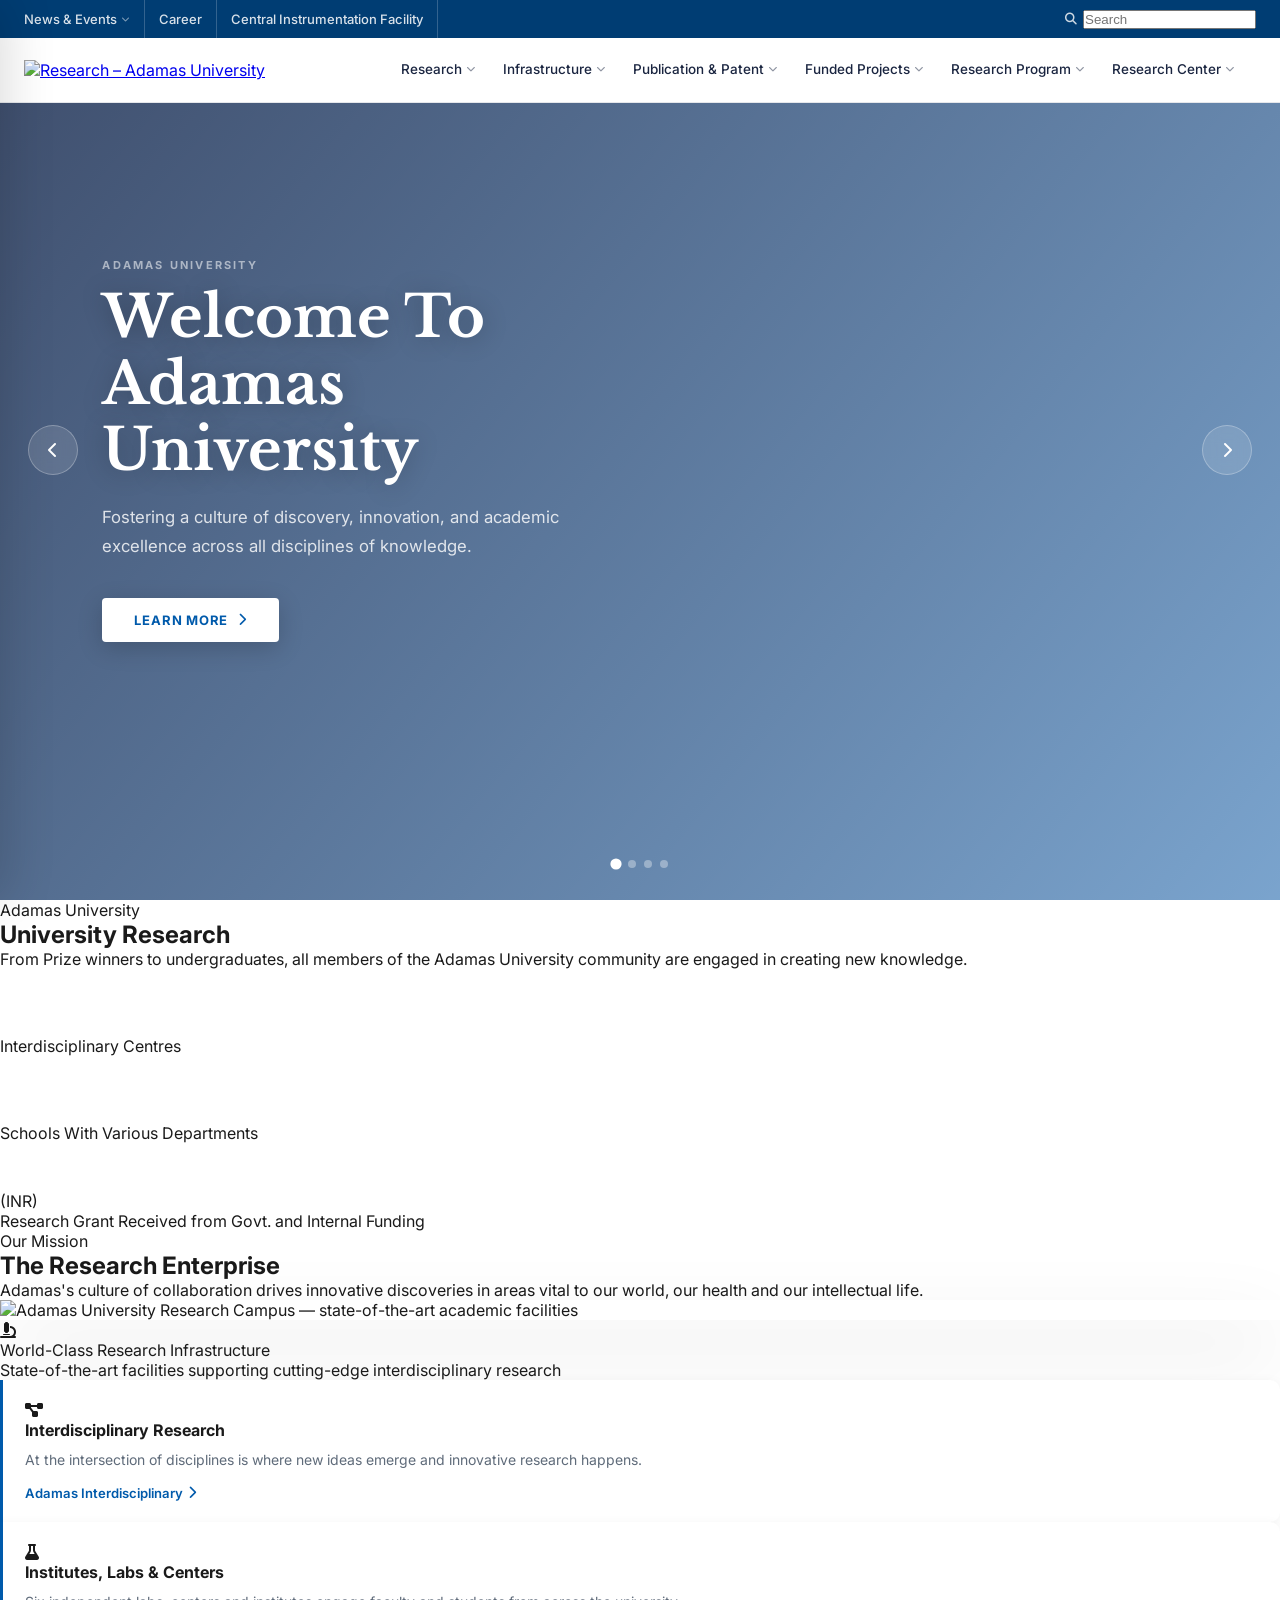
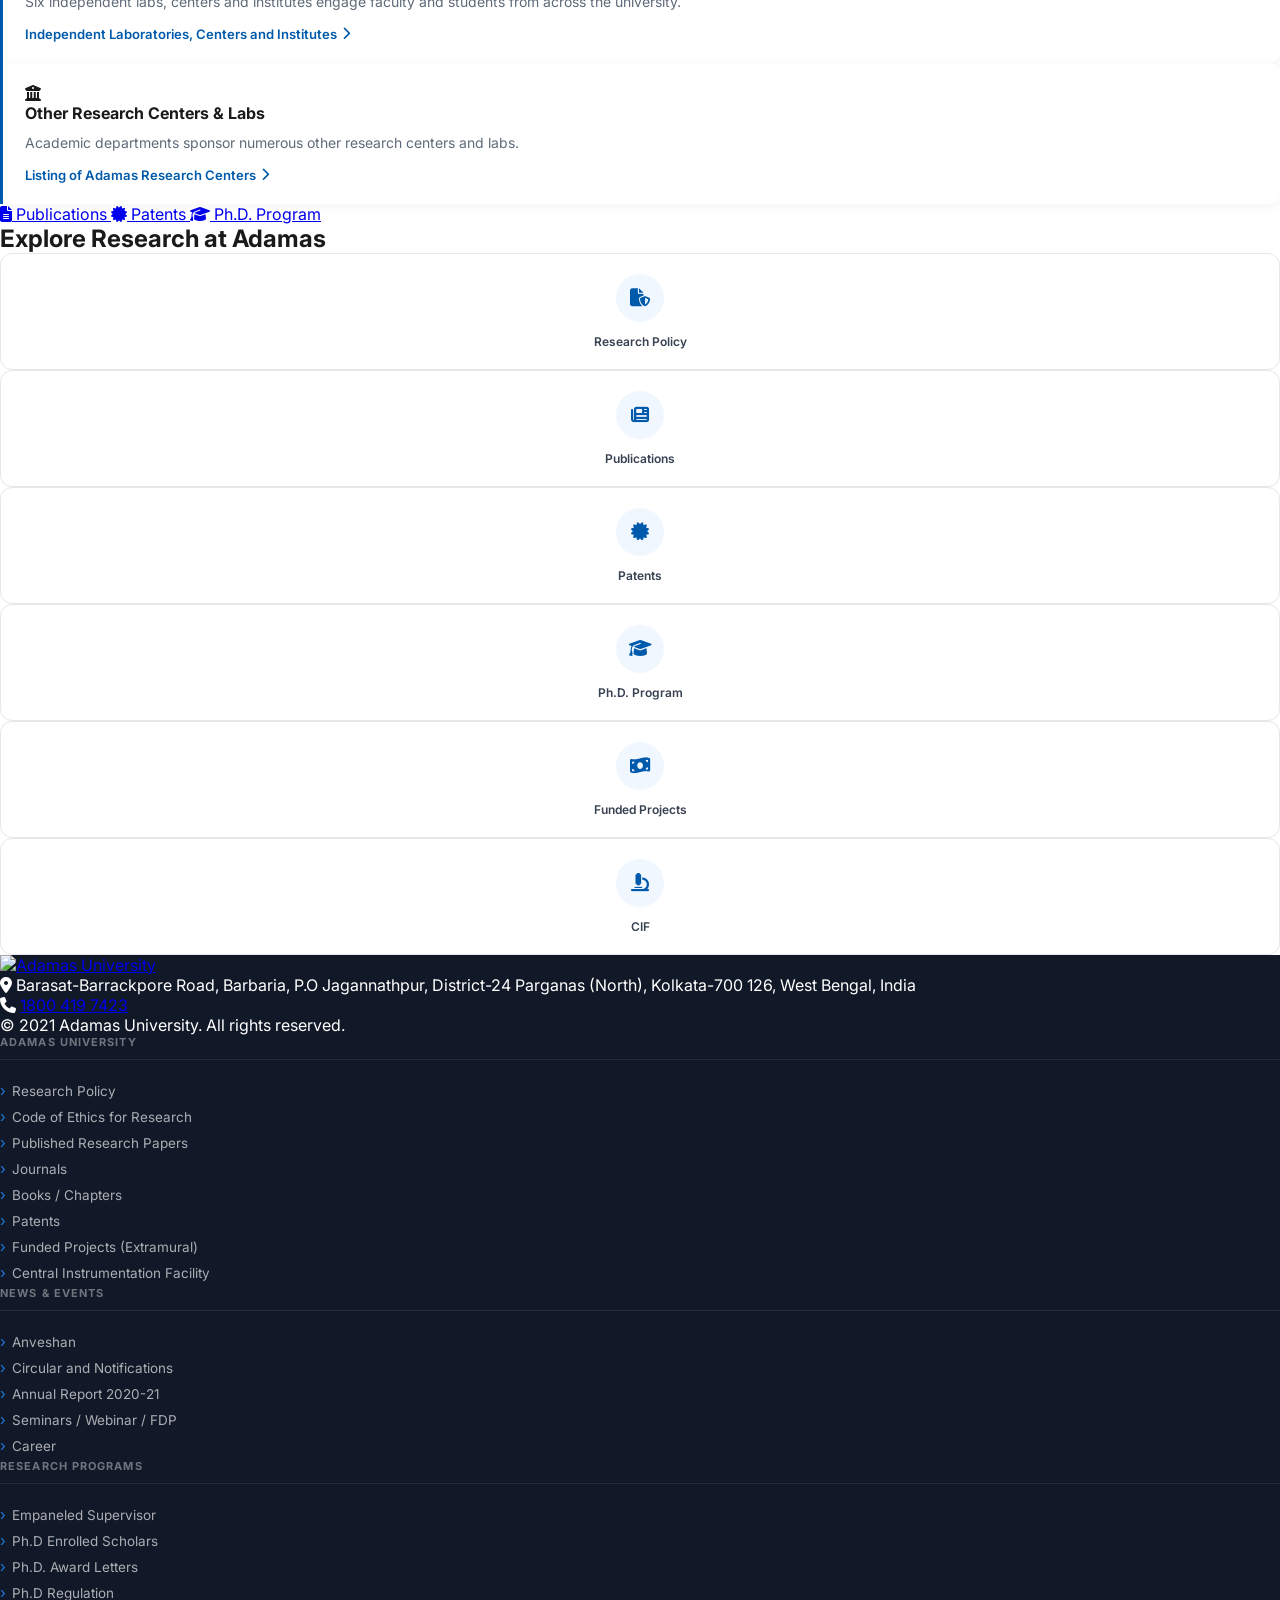
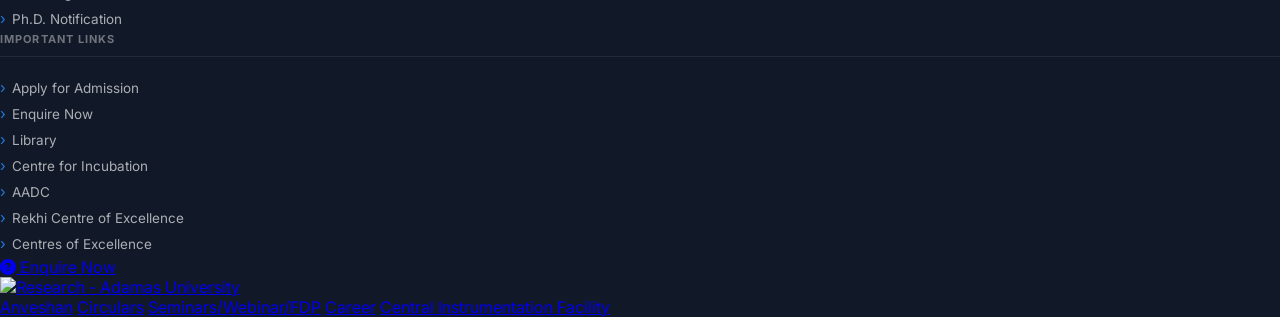
==== index.html @ 2bd6f067 "first commit" ====
<!DOCTYPE html>
<html lang="en-US">
<head>
  <meta charset="UTF-8" />
  <meta name="viewport" content="width=device-width, initial-scale=1.0" />
  <meta name="theme-color" content="#005aab" />
  <meta name="robots" content="index, follow, max-image-preview:large, max-snippet:-1, max-video-preview:-1" />

  <!-- SEO -->
  <title>Research — Adamas University</title>
  <link rel="canonical" href="https://research.adamasuniversity.ac.in/" />
  <meta name="description" content="Adamas University Research Portal — Explore interdisciplinary research, publications, patents, funded projects, Ph.D. programs, and research centres." />
  <meta property="og:locale" content="en_US" />
  <meta property="og:type" content="website" />
  <meta property="og:title" content="Research — Adamas University" />
  <meta property="og:url" content="https://research.adamasuniversity.ac.in/" />
  <meta property="og:site_name" content="Research - Adamas University" />
  <meta property="article:modified_time" content="2024-12-31T11:34:41+00:00" />
  <meta name="twitter:card" content="summary_large_image" />

  <script type="application/ld+json">
  {"@context":"https://schema.org","@graph":[{"@type":"WebPage","@id":"https://research.adamasuniversity.ac.in/","url":"https://research.adamasuniversity.ac.in/","name":"Research - Research - Adamas University","isPartOf":{"@id":"https://research.adamasuniversity.ac.in/#website"},"datePublished":"2021-05-16T13:09:16+00:00","dateModified":"2024-12-31T11:34:41+00:00","breadcrumb":{"@id":"https://research.adamasuniversity.ac.in/#breadcrumb"},"inLanguage":"en-US","potentialAction":[{"@type":"ReadAction","target":["https://research.adamasuniversity.ac.in/"]}]},{"@type":"BreadcrumbList","@id":"https://research.adamasuniversity.ac.in/#breadcrumb","itemListElement":[{"@type":"ListItem","position":1,"name":"Home"}]},{"@type":"WebSite","@id":"https://research.adamasuniversity.ac.in/#website","url":"https://research.adamasuniversity.ac.in/","name":"Research - Adamas University","description":"Just another Network site","potentialAction":[{"@type":"SearchAction","target":{"@type":"EntryPoint","urlTemplate":"https://research.adamasuniversity.ac.in/?s={search_term_string}"},"query-input":"required name=search_term_string"}],"inLanguage":"en-US"}]}
  </script>

  <!-- Favicon -->
  <link rel="icon" href="https://s3-ap-south-1.amazonaws.com/ricedigitals3bucket/AUPortalContent/sites/45/2021/05/17163552/cropped-au-footer-logo.png" sizes="32x32" />
  <link rel="icon" href="https://s3-ap-south-1.amazonaws.com/ricedigitals3bucket/AUPortalContent/sites/45/2021/05/17163552/cropped-au-footer-logo.png" sizes="192x192" />
  <link rel="apple-touch-icon" href="https://s3-ap-south-1.amazonaws.com/ricedigitals3bucket/AUPortalContent/sites/45/2021/05/17163552/cropped-au-footer-logo.png" />

  <!-- Google Fonts -->
  <link rel="preconnect" href="https://fonts.googleapis.com" />
  <link rel="preconnect" href="https://fonts.gstatic.com" crossorigin />
  <link href="https://fonts.googleapis.com/css2?family=Inter:wght@300;400;500;600;700;800&family=Libre+Baskerville:ital,wght@0,400;0,700;1,400&display=swap" rel="stylesheet" />

  <!-- Font Awesome 6 -->
  <link rel="stylesheet" href="https://cdnjs.cloudflare.com/ajax/libs/font-awesome/6.5.0/css/all.min.css" crossorigin="anonymous" referrerpolicy="no-referrer" />

  <!-- Tailwind CSS CDN -->
  <script src="https://cdn.tailwindcss.com"></script>
  <script>
    tailwind.config = {
      theme: {
        extend: {
          colors: {
            primary: { DEFAULT: '#005aab', dark: '#003d73', light: '#1f7ae0' },
            surface: '#f8fafc',
          },
          fontFamily: {
            sans: ['Inter', 'system-ui', 'sans-serif'],
            serif: ['"Libre Baskerville"', 'Georgia', 'serif'],
          },
        }
      }
    }
  </script>

  <style>
    /* ── Reset & Base ── */
    *, *::before, *::after { box-sizing: border-box; margin: 0; padding: 0; }
    html { scroll-behavior: smooth; }
    body {
      font-family: 'Inter', system-ui, sans-serif;
      color: #1a1a1a; background: #fff; overflow-x: hidden;
      -webkit-font-smoothing: antialiased;
    }

    /* ── Preloader ── */
    #preloader {
      position: fixed; inset: 0; background: #fff; z-index: 9999;
      display: flex; align-items: center; justify-content: center;
      transition: opacity 0.5s ease, visibility 0.5s ease;
    }
    #preloader.done { opacity: 0; visibility: hidden; pointer-events: none; }
    .preloader-ring {
      width: 52px; height: 52px;
      border: 3px solid #e5e7eb; border-top-color: #005aab;
      border-radius: 50%; animation: spin 0.75s linear infinite;
    }
    @keyframes spin { to { transform: rotate(360deg); } }

    /* ── Top Bar ── */
    #top-bar {
      background: #003d73; color: #fff;
      font-size: 13px; position: fixed; top: 0; left: 0; right: 0; z-index: 1001;
    }
    .top-bar-inner {
      max-width: 1280px; margin: 0 auto; padding: 0 24px;
      height: 38px; display: flex; align-items: center; justify-content: space-between;
    }
    .top-bar-links { display: flex; align-items: center; gap: 0; }
    .top-bar-link {
      color: rgba(255,255,255,0.85); text-decoration: none; font-size: 13px;
      font-weight: 500; padding: 0 14px; border-right: 1px solid rgba(255,255,255,0.2);
      line-height: 38px; display: flex; align-items: center; gap: 5px;
      transition: color 0.2s, background 0.2s;
    }
    .top-bar-link:first-child { padding-left: 0; }
    .top-bar-link:hover { color: #fff; background: rgba(255,255,255,0.07); }
    .top-bar-search {
      color: rgba(255,255,255,0.8); text-decoration: none; font-size: 13px;
      font-weight: 500; display: flex; align-items: center; gap: 6px;
      transition: color 0.2s;
    }
    .top-bar-search:hover { color: #fff; }
    /* Top-bar News & Events has a tiny dropdown indicator */
    .top-bar-link .tb-arrow { font-size: 8px; opacity: 0.6; }

    /* ── Navbar ── */
    #navbar {
      position: fixed; left: 0; right: 0; z-index: 1000; top: 38px;
      background: #fff;
      border-bottom: 1px solid #e5e7eb;
      transition: box-shadow 0.3s ease;
    }
    #navbar.scrolled { box-shadow: 0 2px 20px rgba(0,0,0,0.10); }
    .nav-inner {
      max-width: 1280px; margin: 0 auto; padding: 0 24px;
      height: 64px; display: flex; align-items: center;
      justify-content: space-between; gap: 8px;
    }
    /* Nav link colour — always dark on white */
    .nav-link { color: #1a2540; }
    .nav-link:hover { color: #005aab; }

    /* Desktop nav list */
    #nav-desktop {
      display: none; list-style: none;
      align-items: center; gap: 0; flex: 1; justify-content: flex-end;
    }
    @media (min-width: 1100px) { #nav-desktop { display: flex; } }
    @media (min-width: 1100px) { #mob-toggle { display: none !important; } }

    /* ── Mega Dropdown ── */
    .has-dropdown { position: relative; }
    .nav-trigger {
      display: flex; align-items: center; gap: 4px; padding: 0 14px;
      font-size: 13.5px; font-weight: 500; cursor: pointer; height: 64px;
      text-decoration: none; white-space: nowrap; background: none; border: none;
      color: #1a2540; transition: color 0.2s, border-color 0.2s;
      border-bottom: 3px solid transparent; user-select: none;
    }
    .nav-trigger:hover { color: #005aab; }
    .has-dropdown:hover .nav-trigger { color: #005aab; border-bottom-color: #005aab; }
    .nav-trigger .chevron { font-size: 9px; opacity: 0.5; transition: transform 0.2s; }
    .has-dropdown:hover .nav-trigger .chevron { transform: rotate(180deg); }

    /* Dropdown panel */
    .dropdown-panel {
      position: absolute; top: 100%; z-index: 500;
      background: #fff; border-radius: 10px; min-width: 220px;
      border-top: 3px solid #005aab;
      box-shadow: 0 20px 60px rgba(0,0,0,0.12), 0 4px 16px rgba(0,0,0,0.06);
      opacity: 0; visibility: hidden;
      transform: translateY(-6px);
      transition: opacity 0.2s ease, visibility 0.2s ease, transform 0.2s ease;
      pointer-events: none;
    }
    .dropdown-panel.align-left  { left: 0; }
    .dropdown-panel.align-right { right: 0; left: auto; }
    .dropdown-panel.align-center { left: 50%; transform: translateX(-50%) translateY(-6px); }
    .has-dropdown:hover .dropdown-panel,
    .has-dropdown:focus-within .dropdown-panel {
      opacity: 1; visibility: visible; transform: translateY(0);
      pointer-events: auto;
    }
    .has-dropdown:hover .align-center,
    .has-dropdown:focus-within .align-center {
      transform: translateX(-50%) translateY(0);
    }

    /* Dropdown items */
    .dd-item {
      display: flex; align-items: center; justify-content: space-between;
      padding: 10px 18px; font-size: 13px; color: #374151;
      border-bottom: 1px solid #f3f4f6; text-decoration: none;
      transition: background 0.15s, color 0.15s; cursor: pointer;
      background: none; border-left: none; border-right: none; border-top: none; width: 100%;
      text-align: left;
    }
    .dd-item:last-child { border-bottom: none; }
    .dd-item:hover { background: #f0f7ff; color: #005aab; }
    .dd-item .dd-arrow { font-size: 9px; opacity: 0.4; }

    /* Nested submenu */
    .has-sub { position: relative; }
    .sub-panel {
      position: absolute; top: -3px; left: 100%;
      background: #fff; border-radius: 10px; min-width: 220px;
      border-top: 3px solid #005aab;
      box-shadow: 0 20px 60px rgba(0,0,0,0.12);
      opacity: 0; visibility: hidden;
      transform: translateX(-6px);
      transition: opacity 0.2s ease, visibility 0.2s ease, transform 0.2s ease;
      pointer-events: none; z-index: 600;
    }
    .has-sub:hover .sub-panel,
    .has-sub:focus-within .sub-panel {
      opacity: 1; visibility: visible; transform: translateX(0);
      pointer-events: auto;
    }

    /* Mega panel (Research) */
    .mega-panel {
      position: absolute; top: 100%; left: 0;
      background: #fff; border-radius: 10px; width: 720px;
      border-top: 3px solid #005aab;
      box-shadow: 0 20px 60px rgba(0,0,0,0.12);
      padding: 28px; opacity: 0; visibility: hidden;
      transform: translateY(-6px);
      transition: opacity 0.2s ease, visibility 0.2s ease, transform 0.2s ease;
      pointer-events: none; z-index: 500;
    }
    .has-mega:hover .mega-panel,
    .has-mega:focus-within .mega-panel {
      opacity: 1; visibility: visible; transform: translateY(0);
      pointer-events: auto;
    }
    .mega-col-title {
      font-size: 10.5px; font-weight: 700; text-transform: uppercase;
      letter-spacing: 0.1em; color: #005aab;
      padding-bottom: 8px; margin-bottom: 10px;
      border-bottom: 1px solid #e5e7eb;
    }
    .mega-link {
      display: block; padding: 5px 0; font-size: 13px; color: #374151;
      text-decoration: none; transition: color 0.15s;
      border-bottom: none;
    }
    .mega-link:hover { color: #005aab; }

    /* ── Hero Slider ── */
    #hero {
      position: relative; width: 100%; height: 100vh;
      min-height: 560px; overflow: hidden;
      padding-top: 102px; /* top-bar 38px + navbar 64px */
      box-sizing: border-box;
    }
    .slide {
      position: absolute; inset: 0;
      background-size: cover; background-position: center;
      opacity: 0; transition: opacity 0.85s ease;
    }
    .slide.active { opacity: 1; }
    .slide-overlay {
      position: absolute; inset: 0;
      background: linear-gradient(130deg, rgba(0,20,60,0.76) 0%, rgba(0,80,160,0.52) 100%);
    }
    .slide-body {
      position: absolute; inset: 0;
      display: flex; flex-direction: column; justify-content: center;
      padding: 0 8%; max-width: 680px;
    }
    .slide-label {
      font-size: 11px; font-weight: 700; text-transform: uppercase;
      letter-spacing: 0.2em; color: rgba(255,255,255,0.55);
      margin-bottom: 12px; opacity: 0; transform: translateY(16px);
      transition: opacity 0.6s ease 0.05s, transform 0.6s ease 0.05s;
    }
    .slide-heading {
      font-family: 'Libre Baskerville', Georgia, serif;
      font-size: clamp(2rem, 5vw, 3.6rem); font-weight: 700;
      color: #fff; line-height: 1.15; margin-bottom: 20px;
      text-shadow: 0 2px 24px rgba(0,0,0,0.25);
      opacity: 0; transform: translateY(20px);
      transition: opacity 0.65s ease 0.15s, transform 0.65s ease 0.15s;
    }
    .slide-desc {
      font-size: 1.05rem; color: rgba(255,255,255,0.82);
      line-height: 1.75; margin-bottom: 36px; max-width: 460px;
      opacity: 0; transform: translateY(16px);
      transition: opacity 0.65s ease 0.25s, transform 0.65s ease 0.25s;
    }
    .slide-cta {
      display: inline-flex; align-items: center; gap: 10px;
      background: #fff; color: #005aab;
      font-weight: 700; font-size: 13px;
      padding: 14px 32px; border-radius: 4px;
      text-decoration: none; text-transform: uppercase; letter-spacing: 0.06em;
      box-shadow: 0 6px 24px rgba(0,0,0,0.18);
      transition: background 0.2s, color 0.2s, transform 0.2s, box-shadow 0.2s;
      opacity: 0; transform: translateY(14px);
      transition: opacity 0.65s ease 0.35s, transform 0.65s ease 0.35s, background 0.2s, color 0.2s, box-shadow 0.2s;
      align-self: flex-start;
    }
    .slide-cta:hover {
      background: #005aab; color: #fff;
      transform: translateY(-2px); box-shadow: 0 12px 32px rgba(0,90,171,0.4);
    }
    .slide.active .slide-label,
    .slide.active .slide-heading,
    .slide.active .slide-desc,
    .slide.active .slide-cta {
      opacity: 1; transform: translateY(0);
    }

    /* Slider arrows */
    .sl-arrow {
      position: absolute; top: 50%; transform: translateY(-50%); z-index: 20;
      width: 50px; height: 50px; border-radius: 50%;
      background: rgba(255,255,255,0.12); border: 1.5px solid rgba(255,255,255,0.28);
      color: #fff; font-size: 16px;
      display: flex; align-items: center; justify-content: center;
      cursor: pointer; backdrop-filter: blur(8px);
      transition: background 0.2s, border-color 0.2s, transform 0.2s;
    }
    .sl-arrow:hover { background: rgba(255,255,255,0.28); border-color: rgba(255,255,255,0.6); transform: translateY(-50%) scale(1.05); }
    .sl-prev { left: 28px; }
    .sl-next { right: 28px; }

    /* Slider dots */
    .sl-dots {
      position: absolute; bottom: 32px; left: 50%;
      transform: translateX(-50%); display: flex; gap: 8px; z-index: 20;
    }
    .sl-dot {
      width: 8px; height: 8px; border-radius: 50%;
      background: rgba(255,255,255,0.35); border: none; cursor: pointer;
      transition: background 0.2s, transform 0.2s; padding: 0;
    }
    .sl-dot.active { background: #fff; transform: scale(1.4); }

    /* ── Section Reveals ── */
    .reveal { opacity: 0; transform: translateY(28px); transition: opacity 0.65s ease, transform 0.65s ease; }
    .reveal.in { opacity: 1; transform: translateY(0); }
    .reveal-l { opacity: 0; transform: translateX(-28px); transition: opacity 0.65s ease, transform 0.65s ease; }
    .reveal-l.in { opacity: 1; transform: translateX(0); }
    .reveal-r { opacity: 0; transform: translateX(28px); transition: opacity 0.65s ease, transform 0.65s ease; }
    .reveal-r.in { opacity: 1; transform: translateX(0); }
    .reveal-d1 { transition-delay: 0.1s; }
    .reveal-d2 { transition-delay: 0.2s; }
    .reveal-d3 { transition-delay: 0.3s; }

    /* ── Stats ── */
    .stat-val { font-size: clamp(2.8rem, 6vw, 4.2rem); font-weight: 800; color: #fff; line-height: 1; }

    /* ── Research Cards ── */
    .research-card {
      border-left: 3px solid #005aab; padding: 20px 22px;
      background: #fff; border-radius: 0 10px 10px 0;
      box-shadow: 0 2px 12px rgba(0,0,0,0.05);
      transition: transform 0.22s ease, box-shadow 0.22s ease;
    }
    .research-card:hover {
      transform: translateX(5px);
      box-shadow: 0 6px 24px rgba(0,90,171,0.13);
    }
    .research-card h3 { font-size: 1rem; font-weight: 700; color: #1a1a1a; margin-bottom: 8px; }
    .research-card p { font-size: 0.875rem; color: #5f6b7a; line-height: 1.65; margin-bottom: 10px; }
    .research-card a {
      color: #005aab; font-size: 0.82rem; font-weight: 600;
      text-decoration: none; display: inline-flex; align-items: center; gap: 5px;
      transition: color 0.2s, gap 0.2s;
    }
    .research-card a:hover { color: #003d73; gap: 8px; }

    /* ── Quick Links ── */
    .quick-link {
      display: flex; flex-direction: column; align-items: center; text-align: center;
      padding: 20px 12px; border-radius: 12px; border: 1px solid #e5e7eb;
      text-decoration: none; transition: border-color 0.2s, background 0.2s, transform 0.2s;
    }
    .quick-link:hover { border-color: #005aab; background: #f0f7ff; transform: translateY(-3px); }
    .ql-icon {
      width: 48px; height: 48px; border-radius: 50%;
      background: #f0f7ff; display: flex; align-items: center; justify-content: center;
      margin-bottom: 12px; transition: background 0.2s;
    }
    .quick-link:hover .ql-icon { background: #005aab; }
    .ql-icon i { color: #005aab; font-size: 18px; transition: color 0.2s; }
    .quick-link:hover .ql-icon i { color: #fff; }
    .ql-label { font-size: 12px; font-weight: 600; color: #374151; }
    .quick-link:hover .ql-label { color: #005aab; }

    /* ── Image zoom ── */
    .img-zoom { overflow: hidden; }
    .img-zoom img { transition: transform 0.55s ease; width: 100%; }
    .img-zoom:hover img { transform: scale(1.04); }

    /* ── Mobile Drawer ── */
    #mob-overlay {
      position: fixed; inset: 0; background: rgba(0,0,0,0.5);
      z-index: 1100; opacity: 0; visibility: hidden;
      transition: opacity 0.3s, visibility 0.3s;
    }
    #mob-overlay.open { opacity: 1; visibility: visible; }
    #mob-drawer {
      position: fixed; top: 0; left: 0; bottom: 0;
      width: 320px; max-width: 90vw; background: #fff;
      z-index: 1200; overflow-y: auto;
      transform: translateX(-100%);
      transition: transform 0.35s cubic-bezier(0.4,0,0.2,1);
      box-shadow: 6px 0 48px rgba(0,0,0,0.14);
    }
    #mob-drawer.open { transform: translateX(0); }
    .mob-acc-btn {
      width: 100%; text-align: left; display: flex;
      align-items: center; justify-content: space-between;
      padding: 15px 20px; font-size: 14px; font-weight: 600; color: #1a1a1a;
      border-bottom: 1px solid #f3f4f6;
      background: none; border-left: none; border-right: none; border-top: none; cursor: pointer;
      transition: color 0.2s, background 0.2s;
    }
    .mob-acc-btn:hover { color: #005aab; background: #f8fafc; }
    .mob-acc-btn.open { color: #005aab; background: #f0f7ff; }
    .mob-acc-icon { font-size: 10px; opacity: 0.5; transition: transform 0.25s; }
    .mob-acc-btn.open .mob-acc-icon { transform: rotate(180deg); }
    .mob-acc-panel { overflow: hidden; max-height: 0; transition: max-height 0.3s ease; }
    .mob-acc-panel.open { max-height: 3000px; }
    .mob-link {
      display: block; padding: 10px 20px 10px 36px; font-size: 13px;
      color: #4b5563; border-bottom: 1px solid #f9fafb;
      text-decoration: none; transition: color 0.2s, background 0.2s;
    }
    .mob-link:hover { color: #005aab; background: #f8fafc; }
    .mob-link.l2 { padding-left: 52px; color: #6b7280; font-size: 12.5px; }
    .mob-link.l3 { padding-left: 68px; color: #9ca3af; font-size: 12px; }
    .mob-link.section-head { font-size: 10px; font-weight: 700; text-transform: uppercase; letter-spacing: 0.1em; color: #005aab; padding-left: 36px; padding-top: 14px; padding-bottom: 4px; background: none; }

    /* ── Footer ── */
    #footer { background: #111827; color: #fff; }
    .ft-head {
      font-size: 11px; font-weight: 700; text-transform: uppercase;
      letter-spacing: 0.1em; color: rgba(255,255,255,0.4);
      margin-bottom: 18px; padding-bottom: 10px; border-bottom: 1px solid rgba(255,255,255,0.08);
    }
    .ft-link {
      display: flex; align-items: center; gap: 6px; padding: 5px 0;
      font-size: 13.5px; color: rgba(255,255,255,0.65);
      text-decoration: none; transition: color 0.2s;
    }
    .ft-link::before { content: '›'; color: #1f7ae0; font-size: 15px; line-height: 1; }
    .ft-link:hover { color: #fff; }




    /* ── Focus accessibility ── */
    a:focus-visible, button:focus-visible { outline: 2px solid #005aab; outline-offset: 2px; border-radius: 4px; }

    /* ── Responsive ── */
    @media (max-width: 768px) {
      .slide-body { padding: 0 6%; }
    }
    @media (max-width: 480px) {
      .slide-body { padding: 0 5%; }
    }

    /* Sub-panel left-side (for overflow items) */
    .sub-panel.left-side {
      left: auto; right: 100%; transform: translateX(6px);
    }
    .has-sub:hover .sub-panel.left-side { transform: translateX(0); }
  </style>
</head>
<body>

<!-- Skip link -->
<a href="#content" class="sr-only focus:not-sr-only focus:absolute focus:top-4 focus:left-4 bg-blue-700 text-white px-4 py-2 rounded z-50 text-sm font-semibold">Skip to main content</a>

<!-- ──────────────── PRELOADER ──────────────── -->
<div id="preloader" role="status" aria-label="Loading page">
  <div class="preloader-ring"></div>
</div>

<!-- ──────────────── TOP BAR ──────────────── -->
<div id="top-bar" role="navigation" aria-label="Secondary navigation">
  <div class="top-bar-inner">
    <nav class="top-bar-links" aria-label="Top links">
      <a href="https://research.adamasuniversity.ac.in/anveshan/" class="top-bar-link">News &amp; Events <i class="fa-solid fa-chevron-down tb-arrow"></i></a>
      <a href="https://research.adamasuniversity.ac.in/advertisement-for-recruitment-through-re-entry-fellowships/" class="top-bar-link">Career</a>
      <a href="https://research.adamasuniversity.ac.in/central-instrumentation-facility/" class="top-bar-link">Central Instrumentation Facility</a>
    </nav>
    <form role="search" method="get" action="https://research.adamasuniversity.ac.in/" class="top-bar-search">
      <label for="top-search" class="sr-only">Search</label>
      <i class="fa-solid fa-magnifying-glass" style="font-size:12px;"></i>
      <input id="top-search" type="text" name="s" placeholder="Search" class="bg-transparent border-none outline-none text-white placeholder-white/60 text-sm w-28 focus:w-40 transition-all duration-300" />
    </form>
  </div>
</div>

<!-- ──────────────── NAVBAR ──────────────── -->
<nav id="navbar" aria-label="Main navigation">
  <div class="nav-inner">

    <!-- Logo (always colored on white bar) -->
    <a href="https://research.adamasuniversity.ac.in/" aria-label="Research — Adamas University home" class="shrink-0 flex items-center">
      <img class="h-11 w-auto" src="https://s3-ap-south-1.amazonaws.com/ricedigitals3bucket/AUPortalContent/sites/45/2021/05/20063958/logo_601.png" alt="Research – Adamas University" width="200" height="60" />
    </a>

    <!-- Desktop Navigation -->
    <ul id="nav-desktop" role="menubar" aria-label="Primary navigation">

      <!-- Research ▸ Mega Panel -->
      <li class="has-dropdown has-mega" role="none">
        <a href="https://research.adamasuniversity.ac.in/" class="nav-link nav-trigger" role="menuitem" aria-haspopup="true" aria-expanded="false">
          Research <i class="fa-solid fa-chevron-down chevron"></i>
        </a>
        <div class="mega-panel" role="region" aria-label="Research submenu">
          <div class="grid grid-cols-3 gap-8">
            <div>
              <div class="mega-col-title">Research</div>
              <a href="https://research.adamasuniversity.ac.in/policy/" class="mega-link">Policy</a>
              <a href="https://s3-ap-south-1.amazonaws.com/ricedigitals3bucket/AUPortalContent/sites/45/2022/06/07052324/Policy-on-Promotion-of-Academic-Integrity-and-Prevention-of-Plagiarism.pdf" class="mega-link" target="_blank" rel="noopener">Code of Ethics for Research</a>
              <a href="#" class="mega-link">Collaboration</a>
              <a href="https://auaicoe.in/other-centres-of-excellence/" class="mega-link" target="_blank" rel="noopener">Centres of Excellence</a>
              <div class="mega-col-title mt-5">Engineering Depts.</div>
              <a href="https://engineering.adamasuniversity.ac.in/department-of-civil-engineering/" class="mega-link">Civil Engineering</a>
              <a href="https://engineering.adamasuniversity.ac.in/department-of-computer-science-and-engineering/" class="mega-link">Computer Science & Engg.</a>
              <a href="https://engineering.adamasuniversity.ac.in/department-of-electrical-electronics-engineering/" class="mega-link">Electrical Engineering</a>
              <a href="#" class="mega-link">Electronics & Comm. Engg.</a>
              <a href="https://engineering.adamasuniversity.ac.in/department-of-mechanical-engineering/" class="mega-link">Mechanical Engineering</a>
              <a href="#" class="mega-link">Biomedical Engineering</a>
            </div>
            <div>
              <div class="mega-col-title">Schools</div>
              <a href="https://science.adamasuniversity.ac.in/chemistry/" class="mega-link">School of Basic &amp; Applied Sciences (SOBAS)</a>
              <a href="https://business.adamasuniversity.ac.in/department-of-commerce/" class="mega-link">School of Business &amp; Economics (SOBE)</a>
              <a href="https://education.adamasuniversity.ac.in/department-of-education/" class="mega-link">School of Education (SOE)</a>
              <a href="https://engineering.adamasuniversity.ac.in/department-of-civil-engineering/" class="mega-link">School of Engineering &amp; Technology (SOET)</a>
              <a href="https://law.adamasuniversity.ac.in/department-of-law/" class="mega-link">School of Law &amp; Justice (SOLJ)</a>
              <a href="https://social-sciences.adamasuniversity.ac.in/bengali-language-and-literature/" class="mega-link">School of Liberal Arts &amp; Culture Studies (SOLACS)</a>
              <a href="https://biotechnology.adamasuniversity.ac.in/department-of-biotechnology/" class="mega-link">School of Life Science &amp; Biotechnology (SOLB)</a>
              <a href="https://media.adamasuniversity.ac.in/department-of-journalism-and-mass-communication/" class="mega-link">School of Media &amp; Communication (SOMC)</a>
              <a href="https://medical-studies.adamasuniversity.ac.in/department-of-pharmaceutical-technology/" class="mega-link">School of Medical Sciences</a>
              <a href="https://smart-agriculture.adamasuniversity.ac.in/agriculture/" class="mega-link">School of Smart Agriculture (SOSA)</a>
            </div>
            <div>
              <div class="mega-col-title">Science Departments</div>
              <a href="https://science.adamasuniversity.ac.in/chemistry/" class="mega-link">Chemistry</a>
              <a href="https://science.adamasuniversity.ac.in/environmental-science/" class="mega-link">Environmental Science</a>
              <a href="https://science.adamasuniversity.ac.in/department-of-forensic-science/" class="mega-link">Forensic Science</a>
              <a href="https://science.adamasuniversity.ac.in/geography/" class="mega-link">Geography</a>
              <a href="https://science.adamasuniversity.ac.in/mathematics/" class="mega-link">Mathematics</a>
              <a href="https://science.adamasuniversity.ac.in/physics/" class="mega-link">Physics</a>
              <div class="mega-col-title mt-5">Social Sciences</div>
              <a href="https://social-sciences.adamasuniversity.ac.in/bengali-language-and-literature/" class="mega-link">Bengali Language &amp; Literature</a>
              <a href="https://social-sciences.adamasuniversity.ac.in/department-of-english-language-and-literature/" class="mega-link">English Language &amp; Literature</a>
              <a href="https://social-sciences.adamasuniversity.ac.in/department-of-history/" class="mega-link">History</a>
              <a href="https://social-sciences.adamasuniversity.ac.in/department-of-political-science/" class="mega-link">Political Science</a>
              <a href="#" class="mega-link">Psychology</a>
              <a href="https://social-sciences.adamasuniversity.ac.in/department-of-sociology/" class="mega-link">Sociology</a>
              <a href="#" class="mega-link">Creative Arts &amp; Culture Studies</a>
            </div>
          </div>
        </div>
      </li>

      <!-- Infrastructure -->
      <li class="has-dropdown" role="none">
        <a href="#" class="nav-link nav-trigger" role="menuitem" aria-haspopup="true">
          Infrastructure <i class="fa-solid fa-chevron-down chevron"></i>
        </a>
        <div class="dropdown-panel align-left" role="region" aria-label="Infrastructure submenu">
          <a href="https://research.adamasuniversity.ac.in/central-instrumentation-facility/" class="dd-item">Central Instrumentation Facility</a>
        </div>
      </li>

      <!-- Publication & Patent -->
      <li class="has-dropdown" role="none">
        <a href="#" class="nav-link nav-trigger" role="menuitem" aria-haspopup="true">
          Publication &amp; Patent <i class="fa-solid fa-chevron-down chevron"></i>
        </a>
        <div class="dropdown-panel align-left" style="min-width:240px;" role="region" aria-label="Publication and Patent submenu">
          <a href="https://research.adamasuniversity.ac.in/published-research-papers/" class="dd-item">Published Research Papers</a>
          <a href="https://research.adamasuniversity.ac.in/publications/" class="dd-item">Journals</a>
          <a href="https://research.adamasuniversity.ac.in/book/" class="dd-item">Books / Chapters</a>
          <a href="https://research.adamasuniversity.ac.in/patents/" class="dd-item">Patents</a>
          <div class="has-sub">
            <span class="dd-item cursor-default">Adamas Technical Review <i class="fa-solid fa-chevron-right dd-arrow"></i></span>
            <div class="sub-panel" role="region">
              <a href="https://research.adamasuniversity.ac.in/volume-2-issue-2/" class="dd-item">Volume 2 Issue 2</a>
              <a href="https://research.adamasuniversity.ac.in/volume-2-issue-1/" class="dd-item">Volume 2 Issue 1</a>
            </div>
          </div>
        </div>
      </li>

      <!-- Funded Projects -->
      <li class="has-dropdown" role="none">
        <a href="#" class="nav-link nav-trigger" role="menuitem" aria-haspopup="true">
          Funded Projects <i class="fa-solid fa-chevron-down chevron"></i>
        </a>
        <div class="dropdown-panel align-left" role="region" aria-label="Funded Projects submenu">
          <a href="https://research.adamasuniversity.ac.in/extramural/" class="dd-item">Extramural</a>
        </div>
      </li>

      <!-- Research Program -->
      <li class="has-dropdown" role="none">
        <a href="#" class="nav-link nav-trigger" role="menuitem" aria-haspopup="true">
          Research Program <i class="fa-solid fa-chevron-down chevron"></i>
        </a>
        <div class="dropdown-panel align-left" style="min-width:270px;" role="region" aria-label="Research Program submenu">
          <div class="has-sub">
            <span class="dd-item cursor-default">Ph.D. Program <i class="fa-solid fa-chevron-right dd-arrow"></i></span>
            <div class="sub-panel" role="region">
              <a href="https://research.adamasuniversity.ac.in/empaneled-supervisor/" class="dd-item">Empaneled Supervisor</a>
              <a href="https://research.adamasuniversity.ac.in/phd-active-students-list-2015-2024/" class="dd-item">Ph.D Enrolled Scholars</a>
              <a href="https://research.adamasuniversity.ac.in/ph-d-award-letters/" class="dd-item">Ph.D. Award Letters</a>
              <a href="https://research.adamasuniversity.ac.in/ph-d-regulations/" class="dd-item">Ph.D Regulation</a>
              <a href="https://research.adamasuniversity.ac.in/phd-notification/" class="dd-item">Ph.D. Notification</a>
            </div>
          </div>
          <div class="has-sub">
            <span class="dd-item cursor-default">Postdoctoral Program (by Research) <i class="fa-solid fa-chevron-right dd-arrow"></i></span>
            <div class="sub-panel" role="region">
              <a href="https://research.adamasuniversity.ac.in/regulations/" class="dd-item">Regulations</a>
              <a href="#" class="dd-item">Award Letters</a>
              <a href="https://research.adamasuniversity.ac.in/notification/" class="dd-item">Notification</a>
            </div>
          </div>
        </div>
      </li>

      <!-- Research Center -->
      <li class="has-dropdown" role="none">
        <a href="#" class="nav-link nav-trigger" role="menuitem" aria-haspopup="true">
          Research Center <i class="fa-solid fa-chevron-down chevron"></i>
        </a>
        <div class="dropdown-panel align-right" style="min-width:290px;" role="region" aria-label="Research Center submenu">
          <div class="has-sub">
            <span class="dd-item cursor-default">Centre for Incubation <i class="fa-solid fa-chevron-right dd-arrow"></i></span>
            <div class="sub-panel left-side" role="region">
              <a href="https://research.adamasuniversity.ac.in/innosprout-private-ltd/" class="dd-item">INNOSPROUT PRIVATE LTD</a>
            </div>
          </div>
          <div class="has-sub">
            <span class="dd-item cursor-default">Centre for Research &amp; Innovation (CRI) <i class="fa-solid fa-chevron-right dd-arrow"></i></span>
            <div class="sub-panel left-side" style="min-width:300px;" role="region">
              <a href="#" class="dd-item">Centre for High-End Computing and Research</a>
              <a href="https://research.adamasuniversity.ac.in/maharshi-krishna-deb/" class="dd-item">Subhash Mukhopadhyay Centre for Stem Cell Biology</a>
              <a href="https://research.adamasuniversity.ac.in/dr-debarun-roy-roy-lab/" class="dd-item">Dr. Debarun Roy (Roy Lab)</a>
              <a href="https://research.adamasuniversity.ac.in/msc-in-clinical-embryology/" class="dd-item">MSc in Clinical Embryology</a>
              <a href="#" class="dd-item">Centre for Research in Business Analytics</a>
              <a href="#" class="dd-item">Centre for Education, Research and Development</a>
              <a href="#" class="dd-item">Centre for Material Research</a>
              <a href="#" class="dd-item">Centre for Water and Air Analysis</a>
            </div>
          </div>
          <a href="#" class="dd-item">Intellectual Property Right Cell</a>
          <a href="#" class="dd-item">Outreach and Consultancy Cell</a>
          <div class="has-sub">
            <span class="dd-item cursor-default">AIU Academic Administrative Dev. Centre <i class="fa-solid fa-chevron-right dd-arrow"></i></span>
            <div class="sub-panel left-side" role="region">
              <a href="https://research.adamasuniversity.ac.in/aadc/" class="dd-item">AADC</a>
            </div>
          </div>
          <a href="#" class="dd-item">Centre for Study of Contemporary Theory and Research</a>
          <a href="#" class="dd-item">Centre of Excellence on Agro-Technology and Rural Dev.</a>
          <a href="https://research.adamasuniversity.ac.in/rekhi-centre-of-excellence-for-the-science-of-happiness/" class="dd-item">Rekhi Centre of Excellence for the Science of Happiness</a>
        </div>
      </li>

    </ul><!-- /nav-desktop -->

    <!-- Right side -->
    <div class="flex items-center gap-3 shrink-0">
      <!-- Mobile toggle -->
      <button id="mob-toggle" class="nav-link flex lg:hidden items-center justify-center w-10 h-10 rounded-md hover:bg-white/10 transition-colors"
        aria-label="Open navigation menu" aria-expanded="false" aria-controls="mob-drawer">
        <i class="fa-solid fa-bars text-xl"></i>
      </button>
    </div>

  </div>
</nav>

<!-- ──────────────── MOBILE DRAWER ──────────────── -->
<div id="mob-overlay" aria-hidden="true"></div>
<div id="mob-drawer" role="dialog" aria-modal="true" aria-label="Mobile navigation menu">
  <!-- Header -->
  <div class="flex items-center justify-between p-4 bg-[#005aab]">
    <a href="https://research.adamasuniversity.ac.in/" tabindex="0">
      <img src="https://s3-ap-south-1.amazonaws.com/ricedigitals3bucket/AUPortalContent/sites/45/2021/05/16141918/logo1.png" alt="Adamas University" class="h-10 w-auto" />
    </a>
    <button id="drawer-close" class="text-white/80 hover:text-white w-9 h-9 flex items-center justify-center rounded-full hover:bg-white/10 transition-colors" aria-label="Close navigation menu">
      <i class="fa-solid fa-xmark text-xl"></i>
    </button>
  </div>
  <!-- Search in drawer -->
  <div class="p-4 border-b border-gray-100">
    <form role="search" method="get" action="https://research.adamasuniversity.ac.in/" class="flex border border-gray-200 rounded-lg overflow-hidden">
      <label for="mob-search" class="sr-only">Search</label>
      <input id="mob-search" type="text" name="s" placeholder="Search…" class="flex-1 px-4 py-2 text-sm outline-none" />
      <button type="submit" class="px-4 py-2 bg-[#005aab] text-white" aria-label="Submit search"><i class="fa-solid fa-magnifying-glass text-sm"></i></button>
    </form>
  </div>
  <!-- Nav -->
  <nav aria-label="Mobile navigation">
    <!-- Research -->
    <button class="mob-acc-btn" data-acc="m-research" aria-expanded="false">Research <i class="fa-solid fa-chevron-down mob-acc-icon"></i></button>
    <div class="mob-acc-panel" id="m-research">
      <a href="https://research.adamasuniversity.ac.in/policy/" class="mob-link">Policy</a>
      <a href="https://s3-ap-south-1.amazonaws.com/ricedigitals3bucket/AUPortalContent/sites/45/2022/06/07052324/Policy-on-Promotion-of-Academic-Integrity-and-Prevention-of-Plagiarism.pdf" class="mob-link" target="_blank" rel="noopener">Code of Ethics for Research</a>
      <a href="#" class="mob-link">Collaboration</a>
      <a href="https://auaicoe.in/other-centres-of-excellence/" class="mob-link" target="_blank" rel="noopener">Centres of Excellence</a>
      <div class="mob-link section-head">Departmental Research</div>
      <a href="https://science.adamasuniversity.ac.in/chemistry/" class="mob-link l2">SOBAS — Chemistry, Env Science, Physics…</a>
      <a href="https://business.adamasuniversity.ac.in/department-of-commerce/" class="mob-link l2">SOBE — Commerce, Economics, Management</a>
      <a href="https://education.adamasuniversity.ac.in/department-of-education/" class="mob-link l2">School of Education (SOE)</a>
      <a href="https://engineering.adamasuniversity.ac.in/department-of-civil-engineering/" class="mob-link l2">SOET — Civil, CSE, ECE, Electrical, Mechanical</a>
      <a href="https://law.adamasuniversity.ac.in/department-of-law/" class="mob-link l2">School of Law &amp; Justice (SOLJ)</a>
      <a href="https://social-sciences.adamasuniversity.ac.in/bengali-language-and-literature/" class="mob-link l2">SOLACS — Bengali, English, History, Sociology…</a>
      <a href="https://biotechnology.adamasuniversity.ac.in/department-of-biotechnology/" class="mob-link l2">SOLB — Biochemistry, Biotechnology, Microbiology</a>
      <a href="https://media.adamasuniversity.ac.in/department-of-journalism-and-mass-communication/" class="mob-link l2">SOMC — Journalism, Communication, Media</a>
      <a href="https://medical-studies.adamasuniversity.ac.in/department-of-pharmaceutical-technology/" class="mob-link l2">School of Medical Sciences — Pharmacy</a>
      <a href="https://smart-agriculture.adamasuniversity.ac.in/agriculture/" class="mob-link l2">School of Smart Agriculture (SOSA)</a>
    </div>

    <!-- Infrastructure -->
    <button class="mob-acc-btn" data-acc="m-infra" aria-expanded="false">Infrastructure <i class="fa-solid fa-chevron-down mob-acc-icon"></i></button>
    <div class="mob-acc-panel" id="m-infra">
      <a href="https://research.adamasuniversity.ac.in/central-instrumentation-facility/" class="mob-link">Central Instrumentation Facility</a>
    </div>

    <!-- Publication & Patent -->
    <button class="mob-acc-btn" data-acc="m-pub" aria-expanded="false">Publication &amp; Patent <i class="fa-solid fa-chevron-down mob-acc-icon"></i></button>
    <div class="mob-acc-panel" id="m-pub">
      <a href="https://research.adamasuniversity.ac.in/published-research-papers/" class="mob-link">Published Research Papers</a>
      <a href="https://research.adamasuniversity.ac.in/publications/" class="mob-link">Journals</a>
      <a href="https://research.adamasuniversity.ac.in/book/" class="mob-link">Books / Chapters</a>
      <a href="https://research.adamasuniversity.ac.in/patents/" class="mob-link">Patents</a>
      <div class="mob-link section-head">Adamas Technical Review</div>
      <a href="https://research.adamasuniversity.ac.in/volume-2-issue-2/" class="mob-link l2">Volume 2 Issue 2</a>
      <a href="https://research.adamasuniversity.ac.in/volume-2-issue-1/" class="mob-link l2">Volume 2 Issue 1</a>
    </div>

    <!-- Funded Projects -->
    <button class="mob-acc-btn" data-acc="m-funded" aria-expanded="false">Funded Projects <i class="fa-solid fa-chevron-down mob-acc-icon"></i></button>
    <div class="mob-acc-panel" id="m-funded">
      <a href="https://research.adamasuniversity.ac.in/extramural/" class="mob-link">Extramural</a>
    </div>

    <!-- Research Program -->
    <button class="mob-acc-btn" data-acc="m-prog" aria-expanded="false">Research Program <i class="fa-solid fa-chevron-down mob-acc-icon"></i></button>
    <div class="mob-acc-panel" id="m-prog">
      <div class="mob-link section-head">Ph.D. Program</div>
      <a href="https://research.adamasuniversity.ac.in/empaneled-supervisor/" class="mob-link l2">Empaneled Supervisor</a>
      <a href="https://research.adamasuniversity.ac.in/phd-active-students-list-2015-2024/" class="mob-link l2">Ph.D Enrolled Scholars</a>
      <a href="https://research.adamasuniversity.ac.in/ph-d-award-letters/" class="mob-link l2">Ph.D. Award Letters</a>
      <a href="https://research.adamasuniversity.ac.in/ph-d-regulations/" class="mob-link l2">Ph.D Regulation</a>
      <a href="https://research.adamasuniversity.ac.in/phd-notification/" class="mob-link l2">Ph.D. Notification</a>
      <div class="mob-link section-head">Postdoctoral Program (by Research)</div>
      <a href="https://research.adamasuniversity.ac.in/regulations/" class="mob-link l2">Regulations</a>
      <a href="#" class="mob-link l2">Award Letters</a>
      <a href="https://research.adamasuniversity.ac.in/notification/" class="mob-link l2">Notification</a>
    </div>

    <!-- Research Center -->
    <button class="mob-acc-btn" data-acc="m-center" aria-expanded="false">Research Center <i class="fa-solid fa-chevron-down mob-acc-icon"></i></button>
    <div class="mob-acc-panel" id="m-center">
      <a href="https://incubation.adamasuniversity.ac.in" class="mob-link">Centre for Incubation</a>
      <a href="https://research.adamasuniversity.ac.in/innosprout-private-ltd/" class="mob-link l2">INNOSPROUT PRIVATE LTD</a>
      <a href="#" class="mob-link">Centre for Research &amp; Innovation (CRI)</a>
      <a href="#" class="mob-link l2">Centre for High-End Computing and Research</a>
      <a href="https://research.adamasuniversity.ac.in/maharshi-krishna-deb/" class="mob-link l2">Subhash Mukhopadhyay Centre (Stem Cell Biology)</a>
      <a href="https://research.adamasuniversity.ac.in/dr-debarun-roy-roy-lab/" class="mob-link l2">Dr. Debarun Roy (Roy Lab)</a>
      <a href="https://research.adamasuniversity.ac.in/msc-in-clinical-embryology/" class="mob-link l2">MSc in Clinical Embryology</a>
      <a href="#" class="mob-link l2">Centre for Research in Business Analytics</a>
      <a href="#" class="mob-link l2">Centre for Education, Research and Development</a>
      <a href="#" class="mob-link l2">Centre for Material Research</a>
      <a href="#" class="mob-link l2">Centre for Water and Air Analysis</a>
      <a href="#" class="mob-link">Intellectual Property Right Cell</a>
      <a href="#" class="mob-link">Outreach and Consultancy Cell</a>
      <a href="https://research.adamasuniversity.ac.in/aadc/" class="mob-link">AIU Academic Administrative Development Centre (AADC)</a>
      <a href="#" class="mob-link">Centre for Study of Contemporary Theory and Research</a>
      <a href="#" class="mob-link">Centre of Excellence on Agro-Technology and Rural Development</a>
      <a href="https://research.adamasuniversity.ac.in/rekhi-centre-of-excellence-for-the-science-of-happiness/" class="mob-link">Rekhi Centre of Excellence for the Science of Happiness</a>
    </div>

    <!-- News & Events separator -->
    <div class="border-t border-gray-200 mt-1">
      <button class="mob-acc-btn" data-acc="m-news" aria-expanded="false">News &amp; Events <i class="fa-solid fa-chevron-down mob-acc-icon"></i></button>
      <div class="mob-acc-panel" id="m-news">
        <a href="https://research.adamasuniversity.ac.in/anveshan/" class="mob-link">Anveshan</a>
        <a href="https://research.adamasuniversity.ac.in/circular-and-notifications/" class="mob-link">Circular and Notifications</a>
        <a href="#" class="mob-link">Annual Report 2020-21</a>
        <a href="https://research.adamasuniversity.ac.in/seminars-webinar-fdp/" class="mob-link">Seminars / Webinar / FDP</a>
      </div>
      <a href="https://research.adamasuniversity.ac.in/advertisement-for-recruitment-through-re-entry-fellowships/" class="mob-acc-btn" style="text-decoration:none;">Career</a>
      <a href="https://research.adamasuniversity.ac.in/central-instrumentation-facility/" class="mob-acc-btn" style="text-decoration:none;">Central Instrumentation Facility</a>
    </div>
  </nav>
  <!-- Drawer CTA -->
  <div class="p-5 mt-2 border-t border-gray-100 flex flex-col gap-3">
    <a href="https://adamasuniversity.nopaperforms.com" class="block w-full text-center bg-[#005aab] text-white font-semibold text-sm py-3 rounded-xl hover:bg-[#003d73] transition-colors">Apply for Admission</a>
    <a href="https://adamasuniversity.ac.in/enquire-now/" class="block w-full text-center border border-[#005aab] text-[#005aab] font-semibold text-sm py-3 rounded-xl hover:bg-[#f0f7ff] transition-colors">Enquire Now</a>
  </div>
</div>

<!-- ──────────────── HERO SLIDER ──────────────── -->
<section id="hero" aria-label="Featured research highlights slider" tabindex="0">

  <!-- Slide 1: Welcome To Adamas University -->
  <div class="slide active" style="background-image:url('//s3-ap-south-1.amazonaws.com/ricedigitals3bucket/AUPortalContent/sites/45/2021/05/22102301/banner-23.jpg');" role="img" aria-label="Welcome To Adamas University">
    <div class="slide-overlay"></div>
    <div class="slide-body" id="details_div">
      <p class="slide-label">Adamas University</p>
      <h2 class="slide-heading">Welcome To<br>Adamas University</h2>
      <p class="slide-desc">Fostering a culture of discovery, innovation, and academic excellence across all disciplines of knowledge.</p>
      <a href="#content" class="slide-cta" id="hero-cta-1">Learn More <i class="fa-solid fa-chevron-right text-xs"></i></a>
    </div>
  </div>

  <!-- Slide 2: Latest Research Publications -->
  <div class="slide" style="background-image:url('//s3-ap-south-1.amazonaws.com/ricedigitals3bucket/AUPortalContent/sites/45/2021/05/22113137/publication_banner.jpg');" role="img" aria-label="Latest Research Publications">
    <div class="slide-overlay"></div>
    <div class="slide-body">
      <p class="slide-label">Research Publications</p>
      <h2 class="slide-heading">Latest Research<br>Publications</h2>
      <p class="slide-desc">Explore groundbreaking research papers, journals, and books published by Adamas University scholars.</p>
      <a href="https://research.adamasuniversity.ac.in/published-research-papers/" class="slide-cta">View Publications <i class="fa-solid fa-chevron-right text-xs"></i></a>
    </div>
  </div>

  <!-- Slide 3: Latest Vacancies -->
  <div class="slide" style="background-image:url('//s3-ap-south-1.amazonaws.com/ricedigitals3bucket/AUPortalContent/sites/45/2021/05/22113936/vacan.jpg');" role="img" aria-label="Latest Vacancies">
    <div class="slide-overlay"></div>
    <div class="slide-body">
      <p class="slide-label">Career Opportunities</p>
      <h2 class="slide-heading">Latest<br>Vacancies</h2>
      <p class="slide-desc">Join our world-class research community. Explore open positions, fellowships, and academic opportunities.</p>
      <a href="https://research.adamasuniversity.ac.in/advertisement-for-recruitment-through-re-entry-fellowships/" class="slide-cta">View Openings <i class="fa-solid fa-chevron-right text-xs"></i></a>
    </div>
  </div>

  <!-- Slide 4: Latest News & Events -->
  <div class="slide" style="background-image:url('//s3-ap-south-1.amazonaws.com/ricedigitals3bucket/AUPortalContent/sites/45/2021/05/22102819/banner-3.jpg');" role="img" aria-label="Latest News and Events">
    <div class="slide-overlay"></div>
    <div class="slide-body">
      <p class="slide-label">Stay Connected</p>
      <h2 class="slide-heading">Latest News<br>&amp; Events</h2>
      <p class="slide-desc">Seminars, webinars, FDP programs, and the latest happenings at Adamas University Research.</p>
      <a href="https://research.adamasuniversity.ac.in/seminars-webinar-fdp/" class="slide-cta">News &amp; Events <i class="fa-solid fa-chevron-right text-xs"></i></a>
    </div>
  </div>

  <!-- Controls -->
  <button class="sl-arrow sl-prev" id="sl-prev" aria-label="Previous slide"><i class="fa-solid fa-chevron-left"></i></button>
  <button class="sl-arrow sl-next" id="sl-next" aria-label="Next slide"><i class="fa-solid fa-chevron-right"></i></button>

  <div class="sl-dots" role="tablist" aria-label="Slide indicators">
    <button class="sl-dot active" role="tab" aria-label="Slide 1" aria-selected="true" data-slide="0"></button>
    <button class="sl-dot" role="tab" aria-label="Slide 2" aria-selected="false" data-slide="1"></button>
    <button class="sl-dot" role="tab" aria-label="Slide 3" aria-selected="false" data-slide="2"></button>
    <button class="sl-dot" role="tab" aria-label="Slide 4" aria-selected="false" data-slide="3"></button>
  </div>
</section>

<!-- ──────────────── UNIVERSITY RESEARCH INTRO ──────────────── -->
<section id="content" class="py-24 bg-white" aria-labelledby="intro-h1">
  <div class="max-w-[1280px] mx-auto px-6 text-center">
    <div class="reveal">
      <span class="inline-block text-[11px] font-bold uppercase tracking-[0.22em] text-[#1f7ae0] mb-5">Adamas University</span>
      <h1 id="intro-h1" class="font-serif text-4xl sm:text-5xl font-bold text-gray-900 mb-6 leading-tight">University Research</h1>
      <div class="w-14 h-[3px] bg-[#005aab] mx-auto mb-8 rounded-full"></div>
      <p class="text-lg sm:text-xl text-gray-500 max-w-3xl mx-auto leading-relaxed">
        From Prize winners to undergraduates, all members of the Adamas University community are engaged in creating new knowledge.
      </p>
    </div>
  </div>
</section>

<!-- ──────────────── STATS STRIP ──────────────── -->
<section class="py-16 bg-[#005aab]" aria-label="Research at a glance statistics">
  <div class="max-w-[1280px] mx-auto px-6">
    <div class="grid grid-cols-1 sm:grid-cols-3 divide-y sm:divide-y-0 sm:divide-x divide-white/20">

      <div class="text-center px-8 py-10 reveal">
        <div class="stat-val" aria-label="14 Interdisciplinary Centres">14</div>
        <div class="w-10 h-[2px] bg-white/30 mx-auto my-4 rounded-full"></div>
        <div class="text-white/70 text-sm font-medium uppercase tracking-widest">Interdisciplinary Centres</div>
      </div>

      <div class="text-center px-8 py-10 reveal reveal-d1">
        <div class="stat-val" aria-label="10 Schools With Various Departments">10</div>
        <div class="w-10 h-[2px] bg-white/30 mx-auto my-4 rounded-full"></div>
        <div class="text-white/70 text-sm font-medium uppercase tracking-widest">Schools With Various Departments</div>
      </div>

      <div class="text-center px-8 py-10 reveal reveal-d2">
        <div class="stat-val" style="font-size:clamp(1.9rem,4vw,3rem);" aria-label="Over 14 Crore INR Research Grant">Over 14 Crore</div>
        <div class="text-white/50 text-sm font-medium">(INR)</div>
        <div class="w-10 h-[2px] bg-white/30 mx-auto my-4 rounded-full"></div>
        <div class="text-white/70 text-sm font-medium uppercase tracking-widest">Research Grant Received from Govt. and Internal Funding</div>
      </div>

    </div>
  </div>
</section>

<!-- ──────────────── THE RESEARCH ENTERPRISE ──────────────── -->
<section class="py-28 bg-[#f8fafc]" aria-labelledby="enterprise-heading">
  <div class="max-w-[1280px] mx-auto px-6">

    <!-- Section header -->
    <div class="text-center mb-20 reveal">
      <span class="inline-block text-[11px] font-bold uppercase tracking-[0.22em] text-[#1f7ae0] mb-5">Our Mission</span>
      <h2 id="enterprise-heading" class="font-serif text-4xl sm:text-5xl font-bold text-gray-900 mb-6 leading-tight">The Research Enterprise</h2>
      <div class="w-14 h-[3px] bg-[#005aab] mx-auto mb-8 rounded-full"></div>
      <p class="text-lg text-gray-500 max-w-3xl mx-auto leading-relaxed">
        Adamas's culture of collaboration drives innovative discoveries in areas vital to our world, our health and our intellectual life.
      </p>
    </div>

    <!-- Image + Cards -->
    <div class="grid grid-cols-1 lg:grid-cols-2 gap-14 items-start">

      <!-- Left: Image -->
      <div class="reveal-l">
        <div class="img-zoom rounded-2xl shadow-2xl border border-white/60" style="box-shadow:0 32px 80px rgba(0,0,0,0.14);">
          <img
            src="https://s3-ap-south-1.amazonaws.com/ricedigitals3bucket/AUPortalContent/sites/45/2021/05/17053854/AU-212-1-1-scaled-e1612858008321.jpg"
            alt="Adamas University Research Campus — state-of-the-art academic facilities"
            class="w-full h-auto object-cover rounded-2xl"
            loading="lazy" decoding="async"
            width="1200" height="800"
          />
        </div>
        <!-- Info card below image -->
        <div class="mt-6 p-5 bg-white rounded-xl border border-gray-100 shadow-sm flex items-center gap-4">
          <div class="w-11 h-11 rounded-full bg-[#005aab] flex items-center justify-center shrink-0">
            <i class="fa-solid fa-microscope text-white"></i>
          </div>
          <div>
            <p class="font-semibold text-gray-800 text-sm leading-snug">World-Class Research Infrastructure</p>
            <p class="text-gray-400 text-xs mt-1">State-of-the-art facilities supporting cutting-edge interdisciplinary research</p>
          </div>
        </div>
      </div>

      <!-- Right: Research cards -->
      <div class="flex flex-col gap-5 reveal-r">

        <!-- Interdisciplinary Research -->
        <div class="research-card">
          <div class="flex items-start gap-4">
            <div class="w-10 h-10 rounded-lg bg-[#e8f0fb] flex items-center justify-center shrink-0 mt-0.5">
              <i class="fa-solid fa-diagram-project text-[#005aab]"></i>
            </div>
            <div class="flex-1">
              <h3>Interdisciplinary Research</h3>
              <p>At the intersection of disciplines is where new ideas emerge and innovative research happens.</p>
              <a href="#" class="jump-link">Adamas Interdisciplinary <i class="fa-solid fa-chevron-right text-[10px]"></i></a>
            </div>
          </div>
        </div>

        <!-- Institutes, Labs & Centers -->
        <div class="research-card">
          <div class="flex items-start gap-4">
            <div class="w-10 h-10 rounded-lg bg-[#e8f0fb] flex items-center justify-center shrink-0 mt-0.5">
              <i class="fa-solid fa-flask text-[#005aab]"></i>
            </div>
            <div class="flex-1">
              <h3>Institutes, Labs &amp; Centers</h3>
              <p>Six independent labs, centers and institutes engage faculty and students from across the university.</p>
              <a href="https://research.adamasuniversity.ac.in/centers/" target="_blank" rel="noopener">Independent Laboratories, Centers and Institutes <i class="fa-solid fa-chevron-right text-[10px]"></i></a>
            </div>
          </div>
        </div>

        <!-- Other Research Centers -->
        <div class="research-card">
          <div class="flex items-start gap-4">
            <div class="w-10 h-10 rounded-lg bg-[#e8f0fb] flex items-center justify-center shrink-0 mt-0.5">
              <i class="fa-solid fa-building-columns text-[#005aab]"></i>
            </div>
            <div class="flex-1">
              <h3>Other Research Centers &amp; Labs</h3>
              <p>Academic departments sponsor numerous other research centers and labs.</p>
              <a href="#" class="jump-link">Listing of Adamas Research Centers <i class="fa-solid fa-chevron-right text-[10px]"></i></a>
            </div>
          </div>
        </div>

        <!-- CTA row -->
        <div class="flex flex-wrap gap-3 pt-3">
          <a href="https://research.adamasuniversity.ac.in/published-research-papers/"
             class="inline-flex items-center gap-2 bg-[#005aab] text-white text-sm font-semibold px-5 py-2.5 rounded-lg hover:bg-[#003d73] transition-colors shadow-sm">
            <i class="fa-solid fa-file-lines text-xs"></i> Publications
          </a>
          <a href="https://research.adamasuniversity.ac.in/patents/"
             class="inline-flex items-center gap-2 bg-white text-[#005aab] text-sm font-semibold px-5 py-2.5 rounded-lg border border-[#005aab] hover:bg-[#f0f7ff] transition-colors">
            <i class="fa-solid fa-certificate text-xs"></i> Patents
          </a>
          <a href="https://research.adamasuniversity.ac.in/phd-notification/"
             class="inline-flex items-center gap-2 bg-white text-[#005aab] text-sm font-semibold px-5 py-2.5 rounded-lg border border-[#005aab] hover:bg-[#f0f7ff] transition-colors">
            <i class="fa-solid fa-graduation-cap text-xs"></i> Ph.D. Program
          </a>
        </div>
      </div>

    </div>
  </div>
</section>

<!-- ──────────────── QUICK LINKS GRID ──────────────── -->
<section class="py-16 bg-white border-t border-gray-100" aria-label="Quick navigation links">
  <div class="max-w-[1280px] mx-auto px-6">
    <div class="text-center mb-10 reveal">
      <h2 class="text-xl font-bold text-gray-800">Explore Research at Adamas</h2>
    </div>
    <div class="grid grid-cols-2 sm:grid-cols-3 lg:grid-cols-6 gap-4 reveal reveal-d1">

      <a href="https://research.adamasuniversity.ac.in/policy/" class="quick-link" aria-label="Research Policy">
        <div class="ql-icon"><i class="fa-solid fa-file-shield"></i></div>
        <span class="ql-label">Research Policy</span>
      </a>
      <a href="https://research.adamasuniversity.ac.in/published-research-papers/" class="quick-link" aria-label="Publications">
        <div class="ql-icon"><i class="fa-solid fa-newspaper"></i></div>
        <span class="ql-label">Publications</span>
      </a>
      <a href="https://research.adamasuniversity.ac.in/patents/" class="quick-link" aria-label="Patents">
        <div class="ql-icon"><i class="fa-solid fa-certificate"></i></div>
        <span class="ql-label">Patents</span>
      </a>
      <a href="https://research.adamasuniversity.ac.in/phd-notification/" class="quick-link" aria-label="Ph.D. Program">
        <div class="ql-icon"><i class="fa-solid fa-graduation-cap"></i></div>
        <span class="ql-label">Ph.D. Program</span>
      </a>
      <a href="https://research.adamasuniversity.ac.in/extramural/" class="quick-link" aria-label="Funded Projects">
        <div class="ql-icon"><i class="fa-solid fa-money-bill-wave"></i></div>
        <span class="ql-label">Funded Projects</span>
      </a>
      <a href="https://research.adamasuniversity.ac.in/central-instrumentation-facility/" class="quick-link" aria-label="Central Instrumentation Facility">
        <div class="ql-icon"><i class="fa-solid fa-microscope"></i></div>
        <span class="ql-label">CIF</span>
      </a>

    </div>
  </div>
</section>

<!-- ──────────────── FOOTER ──────────────── -->
<footer id="footer" role="contentinfo" aria-label="Site footer">
  <div class="py-16">
    <div class="max-w-[1280px] mx-auto px-6 grid grid-cols-1 md:grid-cols-2 lg:grid-cols-4 gap-12">

      <!-- Col 1: Branding + Contact -->
      <div>
        <a href="https://research.adamasuniversity.ac.in/" aria-label="Home">
          <img src="https://s3-ap-south-1.amazonaws.com/ricedigitals3bucket/AUPortalContent/sites/45/2021/05/17141932/au-footer-logo.png"
               alt="Adamas University" class="h-[72px] w-auto mb-6" loading="lazy" width="200" height="187" />
        </a>
        <div class="space-y-3 text-sm text-white/65 leading-relaxed">
          <div class="flex items-start gap-3">
            <i class="fa-solid fa-location-dot mt-0.5 text-[#1f7ae0] shrink-0 text-base"></i>
            <span>Barasat-Barrackpore Road, Barbaria, P.O Jagannathpur, District-24 Parganas (North), Kolkata-700 126, West Bengal, India</span>
          </div>
          <div class="flex items-center gap-3">
            <i class="fa-solid fa-phone text-[#1f7ae0] shrink-0 text-base"></i>
            <a href="tel:18004197423" class="hover:text-white transition-colors">1800 419 7423</a>
          </div>
        </div>
        <p class="text-white/30 text-xs mt-6">© 2021 Adamas University. All rights reserved.</p>
      </div>

      <!-- Col 2: Adamas University Links -->
      <div>
        <h2 class="ft-head">Adamas University</h2>
        <div class="space-y-0.5">
          <a href="https://research.adamasuniversity.ac.in/policy/" class="ft-link">Research Policy</a>
          <a href="https://s3-ap-south-1.amazonaws.com/ricedigitals3bucket/AUPortalContent/sites/45/2022/06/07052324/Policy-on-Promotion-of-Academic-Integrity-and-Prevention-of-Plagiarism.pdf" class="ft-link" target="_blank" rel="noopener">Code of Ethics for Research</a>
          <a href="https://research.adamasuniversity.ac.in/published-research-papers/" class="ft-link">Published Research Papers</a>
          <a href="https://research.adamasuniversity.ac.in/publications/" class="ft-link">Journals</a>
          <a href="https://research.adamasuniversity.ac.in/book/" class="ft-link">Books / Chapters</a>
          <a href="https://research.adamasuniversity.ac.in/patents/" class="ft-link">Patents</a>
          <a href="https://research.adamasuniversity.ac.in/extramural/" class="ft-link">Funded Projects (Extramural)</a>
          <a href="https://research.adamasuniversity.ac.in/central-instrumentation-facility/" class="ft-link">Central Instrumentation Facility</a>
        </div>
      </div>

      <!-- Col 3: News & Events + Research Programs -->
      <div>
        <h2 class="ft-head">News &amp; Events</h2>
        <div class="space-y-0.5 mb-8">
          <a href="https://research.adamasuniversity.ac.in/anveshan/" class="ft-link">Anveshan</a>
          <a href="https://research.adamasuniversity.ac.in/circular-and-notifications/" class="ft-link">Circular and Notifications</a>
          <a href="#" class="ft-link">Annual Report 2020-21</a>
          <a href="https://research.adamasuniversity.ac.in/seminars-webinar-fdp/" class="ft-link">Seminars / Webinar / FDP</a>
          <a href="https://research.adamasuniversity.ac.in/advertisement-for-recruitment-through-re-entry-fellowships/" class="ft-link">Career</a>
        </div>
        <h2 class="ft-head">Research Programs</h2>
        <div class="space-y-0.5">
          <a href="https://research.adamasuniversity.ac.in/empaneled-supervisor/" class="ft-link">Empaneled Supervisor</a>
          <a href="https://research.adamasuniversity.ac.in/phd-active-students-list-2015-2024/" class="ft-link">Ph.D Enrolled Scholars</a>
          <a href="https://research.adamasuniversity.ac.in/ph-d-award-letters/" class="ft-link">Ph.D. Award Letters</a>
          <a href="https://research.adamasuniversity.ac.in/ph-d-regulations/" class="ft-link">Ph.D Regulation</a>
          <a href="https://research.adamasuniversity.ac.in/phd-notification/" class="ft-link">Ph.D. Notification</a>
        </div>
      </div>

      <!-- Col 4: Important Links + CTAs -->
      <div>
        <h2 class="ft-head">Important Links</h2>
        <div class="space-y-0.5 mb-8">
          <a href="https://adamasuniversity.nopaperforms.com" class="ft-link">Apply for Admission</a>
          <a href="https://adamasuniversity.ac.in/enquire-now/" class="ft-link">Enquire Now</a>
          <a href="https://aulibrary.adamasuniversity.ac.in/" class="ft-link">Library</a>
          <a href="https://incubation.adamasuniversity.ac.in" class="ft-link">Centre for Incubation</a>
          <a href="https://research.adamasuniversity.ac.in/aadc/" class="ft-link">AADC</a>
          <a href="https://research.adamasuniversity.ac.in/rekhi-centre-of-excellence-for-the-science-of-happiness/" class="ft-link">Rekhi Centre of Excellence</a>
          <a href="https://auaicoe.in/other-centres-of-excellence/" class="ft-link" target="_blank" rel="noopener">Centres of Excellence</a>
        </div>
        <a href="https://adamasuniversity.ac.in/enquire-now/"
           class="flex items-center justify-center gap-2 border border-white/20 text-white/75 text-sm font-semibold py-3 px-5 rounded-xl hover:border-white hover:text-white transition-colors w-full mt-2">
          <i class="fa-solid fa-circle-question"></i> Enquire Now
        </a>
      </div>

    </div>
  </div>

  <!-- Bottom bar -->
  <div class="border-t border-white/10 py-5">
    <div class="max-w-[1280px] mx-auto px-6 flex flex-col sm:flex-row items-center justify-between gap-4">
      <a href="https://research.adamasuniversity.ac.in/">
        <img src="https://s3-ap-south-1.amazonaws.com/ricedigitals3bucket/AUPortalContent/sites/45/2021/05/16141918/logo1.png" alt="Research - Adamas University" class="h-9 w-auto" loading="lazy" width="200" height="70" />
      </a>
      <nav aria-label="Bottom navigation" class="flex flex-wrap items-center justify-center gap-x-5 gap-y-2">
        <a href="https://research.adamasuniversity.ac.in/anveshan/" class="text-white/40 hover:text-white text-xs transition-colors">Anveshan</a>
        <a href="https://research.adamasuniversity.ac.in/circular-and-notifications/" class="text-white/40 hover:text-white text-xs transition-colors">Circulars</a>
        <a href="https://research.adamasuniversity.ac.in/seminars-webinar-fdp/" class="text-white/40 hover:text-white text-xs transition-colors">Seminars/Webinar/FDP</a>
        <a href="https://research.adamasuniversity.ac.in/advertisement-for-recruitment-through-re-entry-fellowships/" class="text-white/40 hover:text-white text-xs transition-colors">Career</a>
        <a href="https://research.adamasuniversity.ac.in/central-instrumentation-facility/" class="text-white/40 hover:text-white text-xs transition-colors">Central Instrumentation Facility</a>
      </nav>
    </div>
  </div>
</footer>



<!-- NoPaperForms AI Agent (preserved from original) -->
<div class="npf_ai_agents" data-w="3315d385b96340138ff3508a2c1e81c8" style="display:none;"></div>
<script type="text/javascript">var s=document.createElement("script"); s.type="text/javascript"; s.async=true; s.src="https://widgets.nopaperforms.com/emwgts.js"; document.body.appendChild(s);</script>

<!-- ──────────────── JAVASCRIPT ──────────────── -->
<script>
(function () {
  'use strict';

  /* ── Preloader ── */
  window.addEventListener('load', function () {
    setTimeout(function () {
      var p = document.getElementById('preloader');
      if (p) p.classList.add('done');
    }, 280);
  });

  /* ── Navbar: shadow on scroll ── */
  var navbar = document.getElementById('navbar');

  function updateNav() {
    navbar.classList.toggle('scrolled', window.scrollY > 20);
  }
  window.addEventListener('scroll', updateNav, { passive: true });
  updateNav();

  /* ── Hero Slider ── */
  var slides  = document.querySelectorAll('.slide');
  var dots    = document.querySelectorAll('.sl-dot');
  var cur     = 0;
  var timer   = null;

  function activateSlide(idx) {
    slides[cur].classList.remove('active');
    dots[cur].classList.remove('active');
    dots[cur].setAttribute('aria-selected', 'false');
    cur = (idx + slides.length) % slides.length;
    slides[cur].classList.add('active');
    dots[cur].classList.add('active');
    dots[cur].setAttribute('aria-selected', 'true');
  }
  function next() { activateSlide(cur + 1); }
  function prev() { activateSlide(cur - 1); }
  function startAuto() { timer = setInterval(next, 5500); }
  function stopAuto()  { clearInterval(timer); }

  document.getElementById('sl-next').addEventListener('click', function () { stopAuto(); next(); startAuto(); });
  document.getElementById('sl-prev').addEventListener('click', function () { stopAuto(); prev(); startAuto(); });
  dots.forEach(function (d, i) {
    d.addEventListener('click', function () { stopAuto(); activateSlide(i); startAuto(); });
  });

  var hero = document.getElementById('hero');
  hero.addEventListener('mouseenter', stopAuto);
  hero.addEventListener('mouseleave', startAuto);
  hero.addEventListener('keydown', function (e) {
    if (e.key === 'ArrowRight') { stopAuto(); next(); startAuto(); }
    if (e.key === 'ArrowLeft')  { stopAuto(); prev(); startAuto(); }
  });
  startAuto();

  /* ── Mobile Drawer ── */
  var overlay   = document.getElementById('mob-overlay');
  var drawer    = document.getElementById('mob-drawer');
  var toggleBtn = document.getElementById('mob-toggle');
  var closeBtn  = document.getElementById('drawer-close');

  function openDrawer() {
    drawer.classList.add('open');
    overlay.classList.add('open');
    overlay.setAttribute('aria-hidden', 'false');
    toggleBtn.setAttribute('aria-expanded', 'true');
    document.body.style.overflow = 'hidden';
    if (closeBtn) closeBtn.focus();
  }
  function closeDrawer() {
    drawer.classList.remove('open');
    overlay.classList.remove('open');
    overlay.setAttribute('aria-hidden', 'true');
    toggleBtn.setAttribute('aria-expanded', 'false');
    document.body.style.overflow = '';
    toggleBtn.focus();
  }

  if (toggleBtn) toggleBtn.addEventListener('click', openDrawer);
  if (closeBtn)  closeBtn.addEventListener('click', closeDrawer);
  overlay.addEventListener('click', closeDrawer);
  document.addEventListener('keydown', function (e) { if (e.key === 'Escape') closeDrawer(); });

  /* ── Mobile Accordion ── */
  document.querySelectorAll('.mob-acc-btn[data-acc]').forEach(function (btn) {
    btn.addEventListener('click', function () {
      var targetId = btn.getAttribute('data-acc');
      var panel    = document.getElementById(targetId);
      var isOpen   = panel.classList.contains('open');

      // Close all
      document.querySelectorAll('.mob-acc-panel').forEach(function (p) { p.classList.remove('open'); });
      document.querySelectorAll('.mob-acc-btn[data-acc]').forEach(function (b) {
        b.classList.remove('open');
        b.setAttribute('aria-expanded', 'false');
      });

      // Open target if it was closed
      if (!isOpen) {
        panel.classList.add('open');
        btn.classList.add('open');
        btn.setAttribute('aria-expanded', 'true');
      }
    });
  });

  /* ── Intersection Observer Reveals ── */
  var revealObs = new IntersectionObserver(function (entries) {
    entries.forEach(function (entry) {
      if (entry.isIntersecting) {
        entry.target.classList.add('in');
        revealObs.unobserve(entry.target);
      }
    });
  }, { threshold: 0.12, rootMargin: '0px 0px -40px 0px' });

  document.querySelectorAll('.reveal, .reveal-l, .reveal-r').forEach(function (el) {
    revealObs.observe(el);
  });



  /* ── NoPaperForms AI Agent (deferred) ── */
  setTimeout(function () {
    var s = document.createElement('script');
    s.type = 'text/javascript'; s.async = true;
    s.src = 'https://mn12owkdyk.in1.agent.nopaperforms.com/en-gb/backend/agents/aiagentscpt.js/2455f35478c4c907/3315d385b96340138ff3508a2c1e81c8';
    document.body.appendChild(s);
  }, 8000);

})();
</script>

</body>
</html>
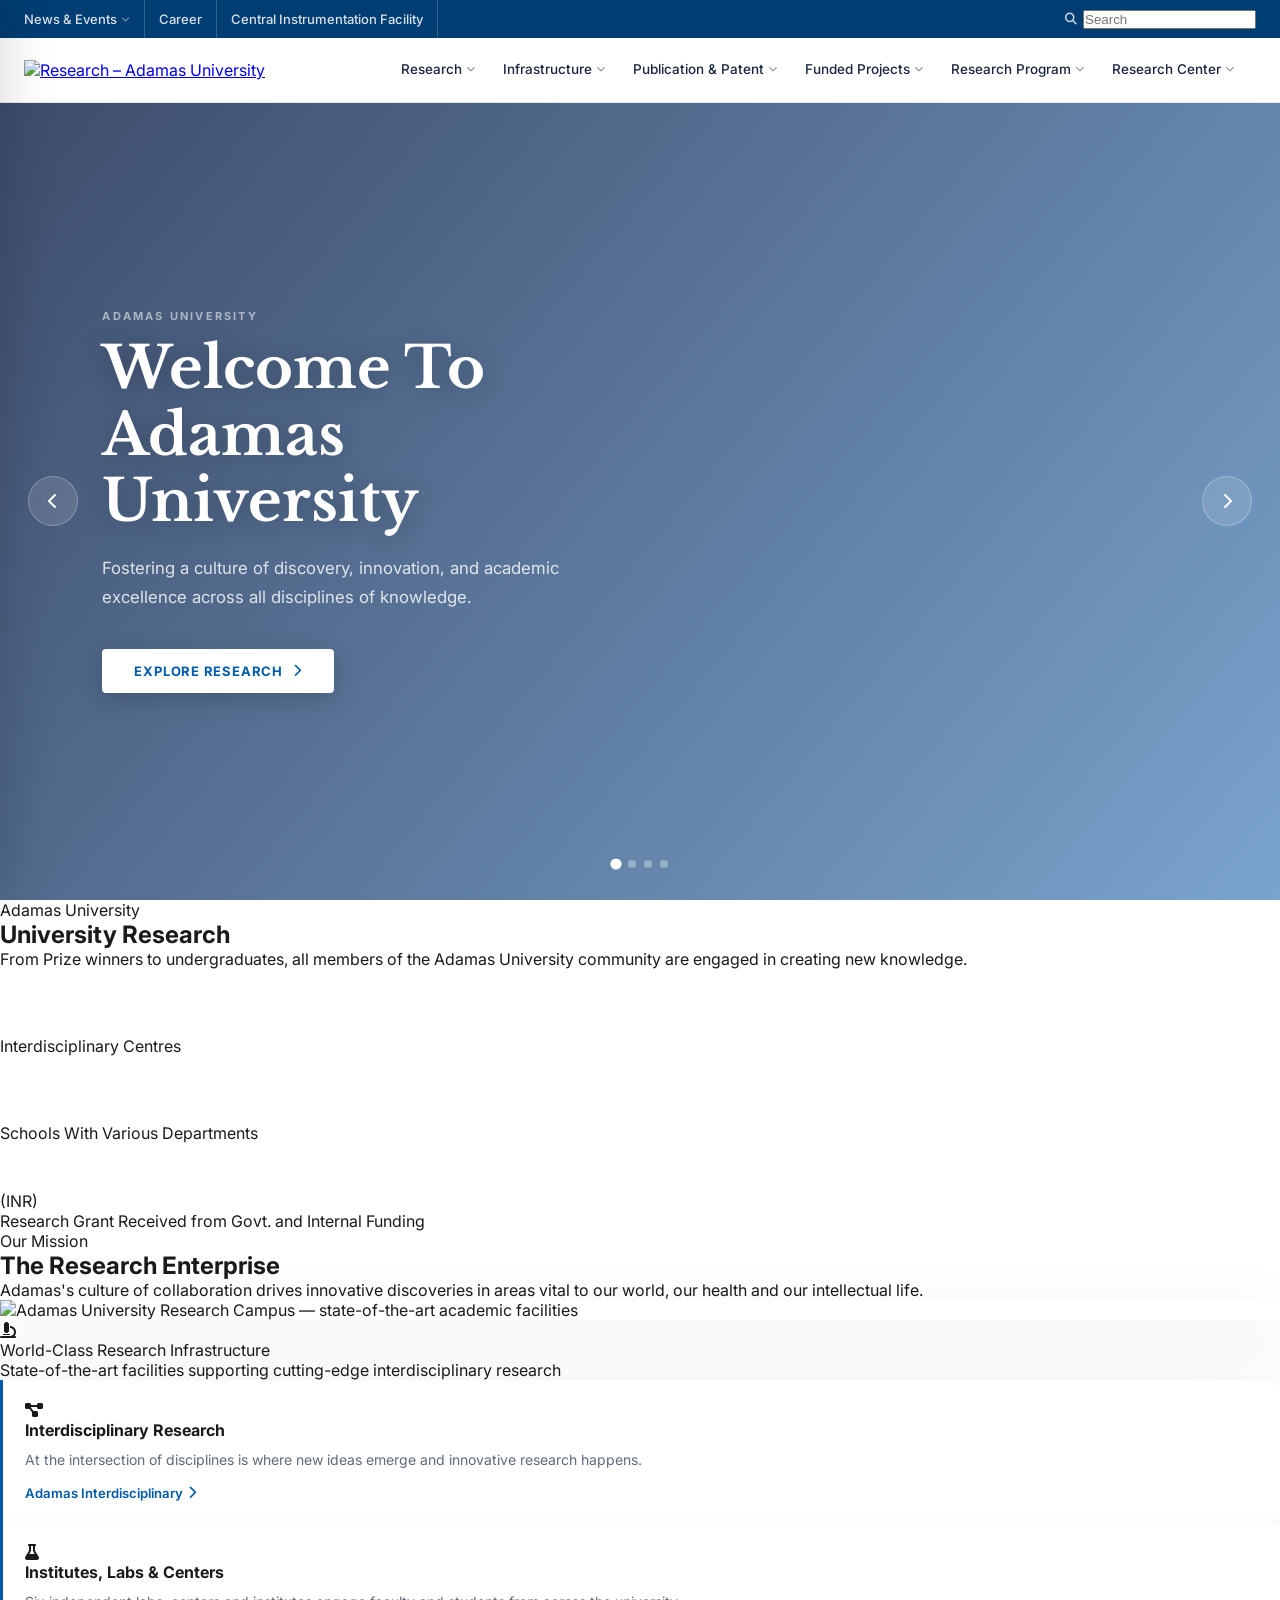
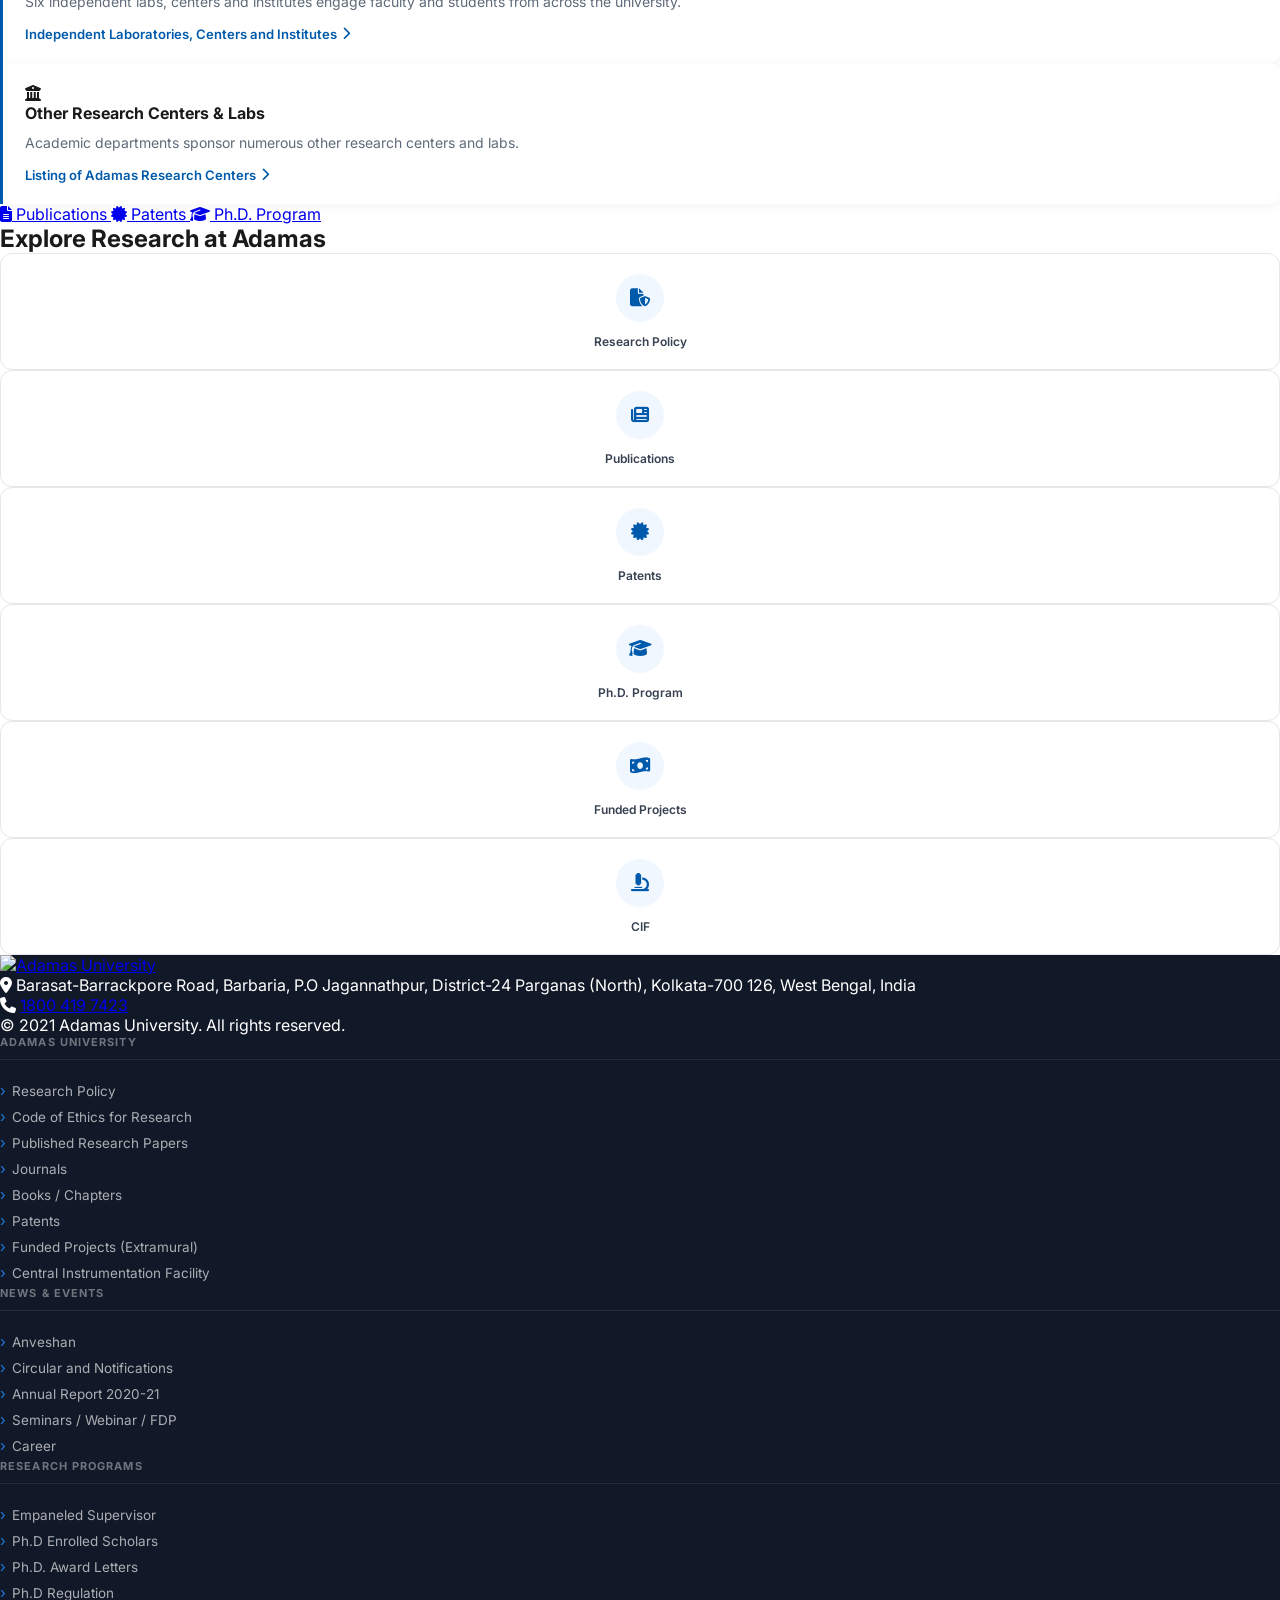
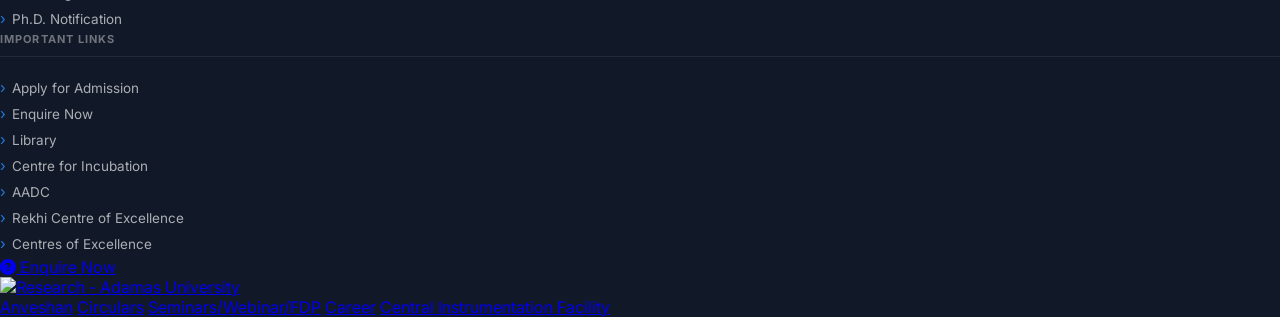
==== commit 146f620f: "v1" ====
--- a/index.html
+++ b/index.html
@@ -230,25 +230,28 @@
 
     /* ── Hero Slider ── */
     #hero {
-      position: relative; width: 100%; height: 100vh;
-      min-height: 560px; overflow: hidden;
-      padding-top: 102px; /* top-bar 38px + navbar 64px */
-      box-sizing: border-box;
+      position: relative; width: 100%;
+      height: calc(100vh - 102px); /* viewport minus top-bar(38) + navbar(64) */
+      min-height: 480px; overflow: hidden;
+      margin-top: 102px;
     }
     .slide {
       position: absolute; inset: 0;
       background-size: cover; background-position: center;
       opacity: 0; transition: opacity 0.85s ease;
-    }
-    .slide.active { opacity: 1; }
+      pointer-events: none; /* inactive slides must not intercept clicks */
+    }
+    .slide.active { opacity: 1; pointer-events: auto; }
     .slide-overlay {
       position: absolute; inset: 0;
       background: linear-gradient(130deg, rgba(0,20,60,0.76) 0%, rgba(0,80,160,0.52) 100%);
+      pointer-events: none; /* decorative only — never block clicks */
     }
     .slide-body {
       position: absolute; inset: 0;
       display: flex; flex-direction: column; justify-content: center;
       padding: 0 8%; max-width: 680px;
+      z-index: 2; /* sit above the overlay so the CTA button is always clickable */
     }
     .slide-label {
       font-size: 11px; font-weight: 700; text-transform: uppercase;
@@ -798,7 +801,7 @@
       <p class="slide-label">Adamas University</p>
       <h2 class="slide-heading">Welcome To<br>Adamas University</h2>
       <p class="slide-desc">Fostering a culture of discovery, innovation, and academic excellence across all disciplines of knowledge.</p>
-      <a href="#content" class="slide-cta" id="hero-cta-1">Learn More <i class="fa-solid fa-chevron-right text-xs"></i></a>
+      <a href="https://research.adamasuniversity.ac.in/" class="slide-cta" id="hero-cta-1">Explore Research <i class="fa-solid fa-chevron-right text-xs"></i></a>
     </div>
   </div>
 
